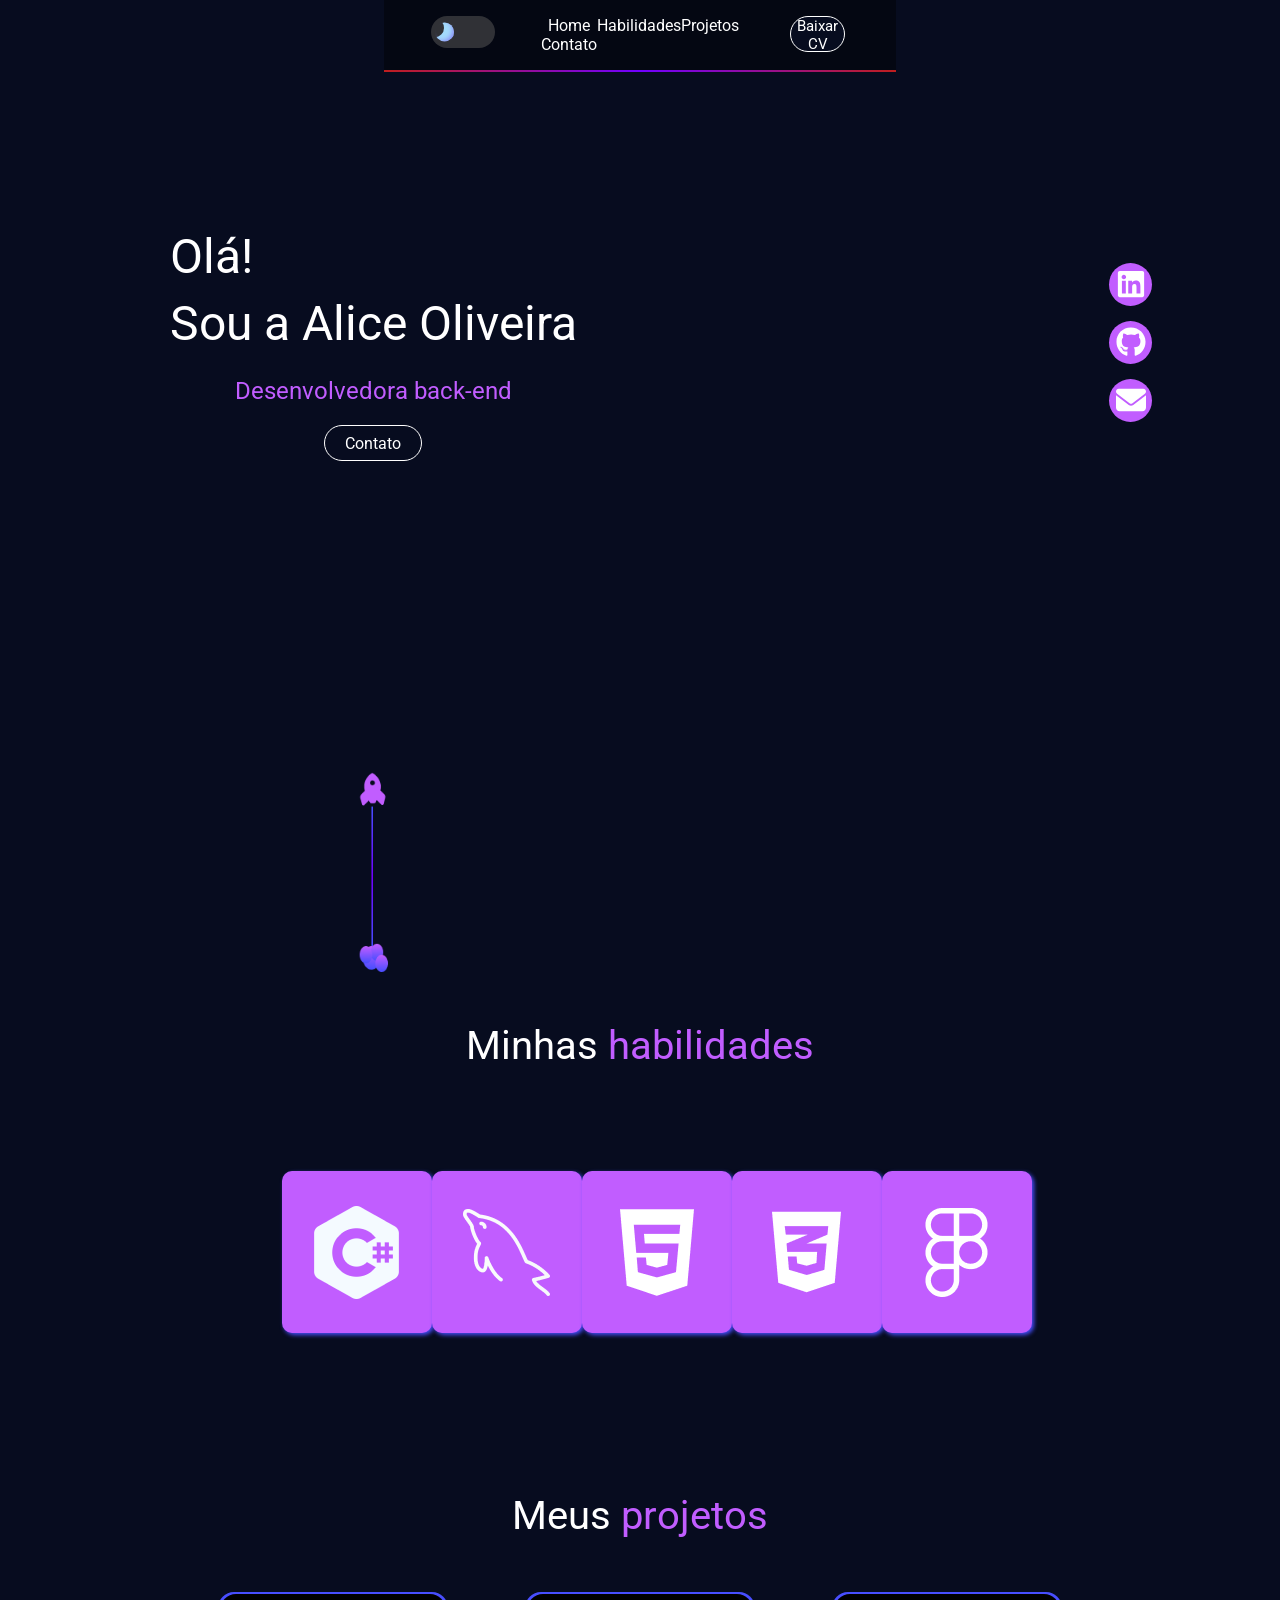
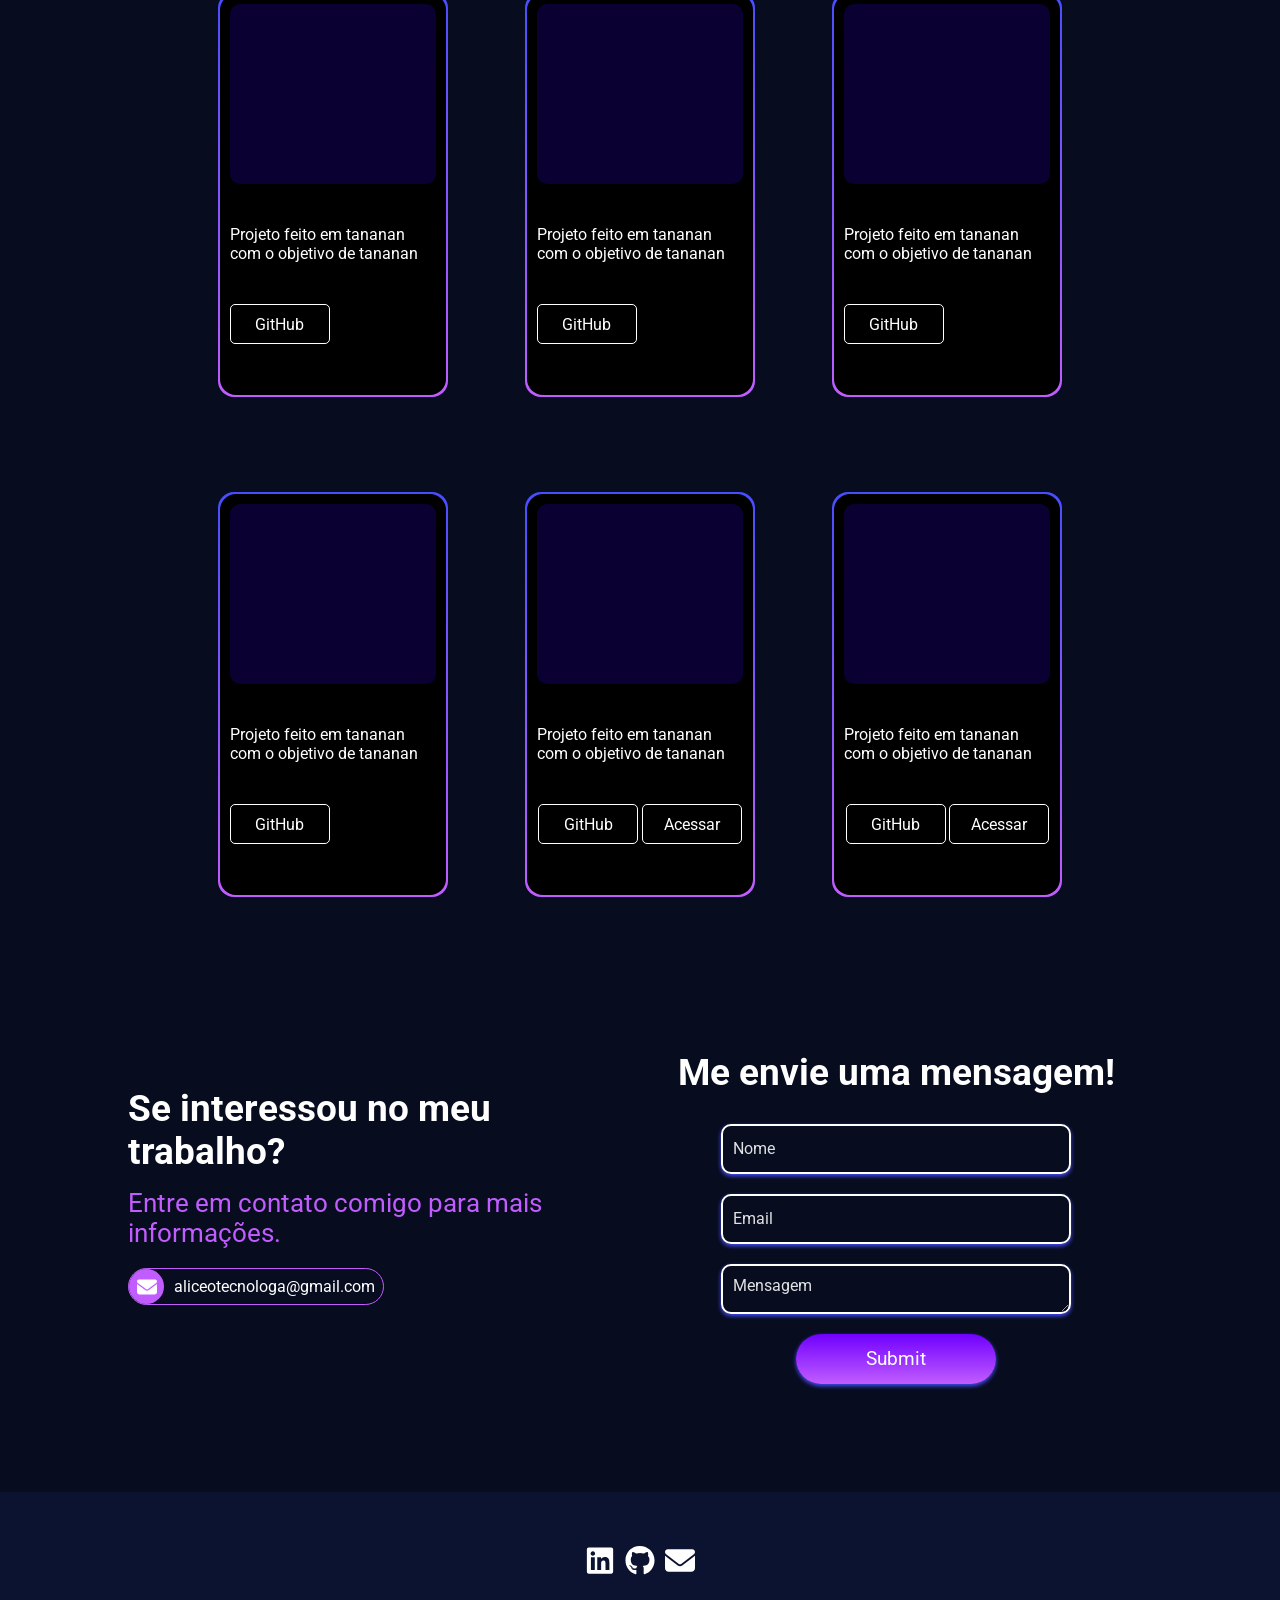
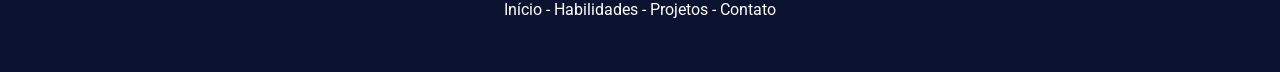
==== Portfólio/index.html @ 7838b95d "penultima" ====
<!DOCTYPE html>
<html lang="en">

<head>
    <meta charset="UTF-8">
    <meta name="viewport" content="width=device-width, initial-scale=1.0">
    <title>Portfólio | Alice Oliveira</title>
    <link rel="stylesheet" href="style.css">
    <link rel="preconnect" href="https://fonts.googleapis.com">
    <link rel="preconnect" href="https://fonts.gstatic.com" crossorigin>
    <link
        href="https://fonts.googleapis.com/css2?family=Roboto:ital,wght@0,100;0,300;0,400;0,500;0,700;0,900;1,100;1,300;1,400;1,500;1,700;1,900&display=swap"
        rel="stylesheet">
</head>

<body>
    <header>
        <ul>
            <li>
                <label class="switch">
                    <input type="checkbox">
                    <span class="slider"></span>
                </label>
            </li>
            <li id="A">
                <ul>
                    <li>Home</li>
                    <li>Habilidades </li>
                    <li>Projetos </li>
                    <li>Contato</li>
                </ul>
            </li>
            <li>
                <button><a href="img/Currículo - Alice Oliveira da Silva.pdf" download="Alice Oliveira">Baixar
                        CV</a></button>
            </li>
        </ul>

        <div id="linha-colorida"></div>
    </header>

    <main>
        <section id="inicio">
            <div id="parteUm">
                <div id="apresentacao">
                    <p id="parteEscrita01">
                        Olá! <br>
                        Sou a Alice Oliveira
                    </p>
                    <p id="parteEscrita02">Desenvolvedora back-end</p>
                    <button>Contato</button>
                </div>


                <nav id="contato01">
                    <a href="https://www.linkedin.com/in/alice-oliveira-68300829a"> <!--Linkedin-->
                        <svg xmlns="http://www.w3.org/2000/svg"
                            viewBox="0 0 448 512"><!--!Font Awesome Free 6.6.0 by @fontawesome - https://fontawesome.com License - https://fontawesome.com/license/free Copyright 2024 Fonticons, Inc.-->
                            <path fill="#ffffff"
                                d="M416 32H31.9C14.3 32 0 46.5 0 64.3v383.4C0 465.5 14.3 480 31.9 480H416c17.6 0 32-14.5 32-32.3V64.3c0-17.8-14.4-32.3-32-32.3zM135.4 416H69V202.2h66.5V416zm-33.2-243c-21.3 0-38.5-17.3-38.5-38.5S80.9 96 102.2 96c21.2 0 38.5 17.3 38.5 38.5 0 21.3-17.2 38.5-38.5 38.5zm282.1 243h-66.4V312c0-24.8-.5-56.7-34.5-56.7-34.6 0-39.9 27-39.9 54.9V416h-66.4V202.2h63.7v29.2h.9c8.9-16.8 30.6-34.5 62.9-34.5 67.2 0 79.7 44.3 79.7 101.9V416z" />
                        </svg>
                    </a>

                    <a href="https://github.com/AliceHWD" class="github01"> <!--Github-->
                        <svg xmlns="http://www.w3.org/2000/svg"
                            viewBox="0 0 496 512"><!--!Font Awesome Free 6.6.0 by @fontawesome - https://fontawesome.com License - https://fontawesome.com/license/free Copyright 2024 Fonticons, Inc.-->
                            <path fill="#ffffff"
                                d="M165.9 397.4c0 2-2.3 3.6-5.2 3.6-3.3 .3-5.6-1.3-5.6-3.6 0-2 2.3-3.6 5.2-3.6 3-.3 5.6 1.3 5.6 3.6zm-31.1-4.5c-.7 2 1.3 4.3 4.3 4.9 2.6 1 5.6 0 6.2-2s-1.3-4.3-4.3-5.2c-2.6-.7-5.5 .3-6.2 2.3zm44.2-1.7c-2.9 .7-4.9 2.6-4.6 4.9 .3 2 2.9 3.3 5.9 2.6 2.9-.7 4.9-2.6 4.6-4.6-.3-1.9-3-3.2-5.9-2.9zM244.8 8C106.1 8 0 113.3 0 252c0 110.9 69.8 205.8 169.5 239.2 12.8 2.3 17.3-5.6 17.3-12.1 0-6.2-.3-40.4-.3-61.4 0 0-70 15-84.7-29.8 0 0-11.4-29.1-27.8-36.6 0 0-22.9-15.7 1.6-15.4 0 0 24.9 2 38.6 25.8 21.9 38.6 58.6 27.5 72.9 20.9 2.3-16 8.8-27.1 16-33.7-55.9-6.2-112.3-14.3-112.3-110.5 0-27.5 7.6-41.3 23.6-58.9-2.6-6.5-11.1-33.3 2.6-67.9 20.9-6.5 69 27 69 27 20-5.6 41.5-8.5 62.8-8.5s42.8 2.9 62.8 8.5c0 0 48.1-33.6 69-27 13.7 34.7 5.2 61.4 2.6 67.9 16 17.7 25.8 31.5 25.8 58.9 0 96.5-58.9 104.2-114.8 110.5 9.2 7.9 17 22.9 17 46.4 0 33.7-.3 75.4-.3 83.6 0 6.5 4.6 14.4 17.3 12.1C428.2 457.8 496 362.9 496 252 496 113.3 383.5 8 244.8 8zM97.2 352.9c-1.3 1-1 3.3 .7 5.2 1.6 1.6 3.9 2.3 5.2 1 1.3-1 1-3.3-.7-5.2-1.6-1.6-3.9-2.3-5.2-1zm-10.8-8.1c-.7 1.3 .3 2.9 2.3 3.9 1.6 1 3.6 .7 4.3-.7 .7-1.3-.3-2.9-2.3-3.9-2-.6-3.6-.3-4.3 .7zm32.4 35.6c-1.6 1.3-1 4.3 1.3 6.2 2.3 2.3 5.2 2.6 6.5 1 1.3-1.3 .7-4.3-1.3-6.2-2.2-2.3-5.2-2.6-6.5-1zm-11.4-14.7c-1.6 1-1.6 3.6 0 5.9 1.6 2.3 4.3 3.3 5.6 2.3 1.6-1.3 1.6-3.9 0-6.2-1.4-2.3-4-3.3-5.6-2z" />
                        </svg>
                    </a>

                    <a href=""> <!--Email-->
                        <svg xmlns="http://www.w3.org/2000/svg"
                            viewBox="0 0 512 512"><!--!Font Awesome Free 6.6.0 by @fontawesome - https://fontawesome.com License - https://fontawesome.com/license/free Copyright 2024 Fonticons, Inc.-->
                            <path fill="#ffffff"
                                d="M48 64C21.5 64 0 85.5 0 112c0 15.1 7.1 29.3 19.2 38.4L236.8 313.6c11.4 8.5 27 8.5 38.4 0L492.8 150.4c12.1-9.1 19.2-23.3 19.2-38.4c0-26.5-21.5-48-48-48L48 64zM0 176L0 384c0 35.3 28.7 64 64 64l384 0c35.3 0 64-28.7 64-64l0-208L294.4 339.2c-22.8 17.1-54 17.1-76.8 0L0 176z" />
                        </svg>
                    </a>
                </nav>

                <div id="div-foguete">
                    <img id="foguete" src="/Portfólio/img/Group 2.png" alt="">
                </div>
            </div>
        </section>

        <section id="habilidades">
            <p class="titulos">Minhas <span>habilidades</span></p>

            <div class="card">
                <div class="loader">
                    <div class="words">
                        <span class="word"></span>
                        <span class="word">C#</span>
                        <span class="word">MySQL</span>
                        <span class="word">HTML</span>
                        <span class="word">CSS</span>
                    </div>
                </div>
            </div>

            <div id="topicos">
                <div class="linguagens">
                    <img src="/Portfólio/img/CS.png" alt="">
                </div>
                <div class="linguagens">
                    <img src="/Portfólio/img/mysql.png" alt="">
                </div>
                <div class="linguagens">
                    <img src="/Portfólio/img/html.png" alt="">
                </div>
                <div class="linguagens">
                    <img src="/Portfólio/img/css.png" alt="">
                </div>
                <div class="linguagens">
                    <img src="/Portfólio/img/figma.png" alt="">
                </div>
            </div>

        </section>

        <section id="projetos">

            <p class="titulos">Meus <span>projetos</span></p>

            <div id="caixas">
                <div class="caixa-projeto-after">
                    <div class="caixa-projeto">
                        <div class="conteudo"></div>
                        <p>Projeto feito em tananan com o objetivo de tananan</p>
                        <a href="https://github.com/AliceHWD">GitHub</a> 
                    </div>
                </div>
                <div class="caixa-projeto-after">
                    <div class="caixa-projeto">
                        <div class="conteudo"></div>
                        <p>Projeto feito em tananan com o objetivo de tananan</p>
                        <a href="https://github.com/AliceHWD">GitHub</a>
                    </div>
                </div>
                <div class="caixa-projeto-after">
                    <div class="caixa-projeto">
                        <div class="conteudo"></div>
                        <p>Projeto feito em tananan com o objetivo de tananan</p>
                        <a href="https://github.com/AliceHWD">GitHub</a>
                    </div>
                </div>
                <div class="caixa-projeto-after">
                    <div class="caixa-projeto">
                        <div class="conteudo"></div>
                        <p>Projeto feito em tananan com o objetivo de tananan</p>
                        <a href="https://github.com/AliceHWD">GitHub</a>
                    </div>
                </div>
                <div class="caixa-projeto-after">
                    <div class="caixa-projeto">
                        <div class="conteudo"></div>
                        <p>Projeto feito em tananan com o objetivo de tananan</p>
                        <div class="botoes">
                            <a href="https://github.com/AliceHWD">GitHub</a>
                            <a href="">Acessar</a>
                        </div>
                    </div>
                </div>
                <div class="caixa-projeto-after">
                    <div class="caixa-projeto">
                        <div class="conteudo"></div>
                        <p>Projeto feito em tananan com o objetivo de tananan</p>
                        <div class="botoes">
                            <a href="https://github.com/AliceHWD">GitHub</a>
                            <a href="">Acessar</a>
                        </div>
                    </div>
                </div>
        </section>

        <section id="mensagem">

            <div id="blocoUm">
                <h2>Se interessou no meu trabalho?</h2>
                <p id="textoRoxo">Entre em contato comigo para mais <br> informações.</p>

                <div id="meuEmail">
                    <a> <!--Email-->
                        <svg xmlns="http://www.w3.org/2000/svg"
                            viewBox="0 0 512 512"><!--!Font Awesome Free 6.6.0 by @fontawesome - https://fontawesome.com License - https://fontawesome.com/license/free Copyright 2024 Fonticons, Inc.-->
                            <path fill="#ffffff"
                                d="M48 64C21.5 64 0 85.5 0 112c0 15.1 7.1 29.3 19.2 38.4L236.8 313.6c11.4 8.5 27 8.5 38.4 0L492.8 150.4c12.1-9.1 19.2-23.3 19.2-38.4c0-26.5-21.5-48-48-48L48 64zM0 176L0 384c0 35.3 28.7 64 64 64l384 0c35.3 0 64-28.7 64-64l0-208L294.4 339.2c-22.8 17.1-54 17.1-76.8 0L0 176z" />
                        </svg>
                    </a>

                    <div>aliceotecnologa@gmail.com</div>
                </div>
            </div>

            <div id="blocoDois">
                <h2>Me envie uma mensagem!</h2>
                <form>
                    <fieldset>
                        <input type="text" placeholder="Nome" class="digitacao">
                        <input type="text" placeholder="Email" class="digitacao">
                        <textarea name="message" id="message" placeholder="Mensagem" class="digitacao"></textarea>
                        <input type="submit" id="enviar">
                    </fieldset>
                </form>

            </div>
        </section>
    </main>

    <footer>
        <div id="itens">

            <div id="contato02">
                <a href="https://www.linkedin.com/in/alice-oliveira-68300829a"> <!--Linkedin-->
                    <svg xmlns="http://www.w3.org/2000/svg"
                        viewBox="0 0 448 512"><!--!Font Awesome Free 6.6.0 by @fontawesome - https://fontawesome.com License - https://fontawesome.com/license/free Copyright 2024 Fonticons, Inc.-->
                        <path fill="#ffffff"
                            d="M416 32H31.9C14.3 32 0 46.5 0 64.3v383.4C0 465.5 14.3 480 31.9 480H416c17.6 0 32-14.5 32-32.3V64.3c0-17.8-14.4-32.3-32-32.3zM135.4 416H69V202.2h66.5V416zm-33.2-243c-21.3 0-38.5-17.3-38.5-38.5S80.9 96 102.2 96c21.2 0 38.5 17.3 38.5 38.5 0 21.3-17.2 38.5-38.5 38.5zm282.1 243h-66.4V312c0-24.8-.5-56.7-34.5-56.7-34.6 0-39.9 27-39.9 54.9V416h-66.4V202.2h63.7v29.2h.9c8.9-16.8 30.6-34.5 62.9-34.5 67.2 0 79.7 44.3 79.7 101.9V416z" />
                    </svg>
                </a>

                <a href="https://github.com/AliceHWD" class="github01"> <!--Github-->
                    <svg xmlns="http://www.w3.org/2000/svg"
                        viewBox="0 0 496 512"><!--!Font Awesome Free 6.6.0 by @fontawesome - https://fontawesome.com License - https://fontawesome.com/license/free Copyright 2024 Fonticons, Inc.-->
                        <path fill="#ffffff"
                            d="M165.9 397.4c0 2-2.3 3.6-5.2 3.6-3.3 .3-5.6-1.3-5.6-3.6 0-2 2.3-3.6 5.2-3.6 3-.3 5.6 1.3 5.6 3.6zm-31.1-4.5c-.7 2 1.3 4.3 4.3 4.9 2.6 1 5.6 0 6.2-2s-1.3-4.3-4.3-5.2c-2.6-.7-5.5 .3-6.2 2.3zm44.2-1.7c-2.9 .7-4.9 2.6-4.6 4.9 .3 2 2.9 3.3 5.9 2.6 2.9-.7 4.9-2.6 4.6-4.6-.3-1.9-3-3.2-5.9-2.9zM244.8 8C106.1 8 0 113.3 0 252c0 110.9 69.8 205.8 169.5 239.2 12.8 2.3 17.3-5.6 17.3-12.1 0-6.2-.3-40.4-.3-61.4 0 0-70 15-84.7-29.8 0 0-11.4-29.1-27.8-36.6 0 0-22.9-15.7 1.6-15.4 0 0 24.9 2 38.6 25.8 21.9 38.6 58.6 27.5 72.9 20.9 2.3-16 8.8-27.1 16-33.7-55.9-6.2-112.3-14.3-112.3-110.5 0-27.5 7.6-41.3 23.6-58.9-2.6-6.5-11.1-33.3 2.6-67.9 20.9-6.5 69 27 69 27 20-5.6 41.5-8.5 62.8-8.5s42.8 2.9 62.8 8.5c0 0 48.1-33.6 69-27 13.7 34.7 5.2 61.4 2.6 67.9 16 17.7 25.8 31.5 25.8 58.9 0 96.5-58.9 104.2-114.8 110.5 9.2 7.9 17 22.9 17 46.4 0 33.7-.3 75.4-.3 83.6 0 6.5 4.6 14.4 17.3 12.1C428.2 457.8 496 362.9 496 252 496 113.3 383.5 8 244.8 8zM97.2 352.9c-1.3 1-1 3.3 .7 5.2 1.6 1.6 3.9 2.3 5.2 1 1.3-1 1-3.3-.7-5.2-1.6-1.6-3.9-2.3-5.2-1zm-10.8-8.1c-.7 1.3 .3 2.9 2.3 3.9 1.6 1 3.6 .7 4.3-.7 .7-1.3-.3-2.9-2.3-3.9-2-.6-3.6-.3-4.3 .7zm32.4 35.6c-1.6 1.3-1 4.3 1.3 6.2 2.3 2.3 5.2 2.6 6.5 1 1.3-1.3 .7-4.3-1.3-6.2-2.2-2.3-5.2-2.6-6.5-1zm-11.4-14.7c-1.6 1-1.6 3.6 0 5.9 1.6 2.3 4.3 3.3 5.6 2.3 1.6-1.3 1.6-3.9 0-6.2-1.4-2.3-4-3.3-5.6-2z" />
                    </svg>
                </a>

                <a href=""> <!--Email-->
                    <svg xmlns="http://www.w3.org/2000/svg"
                        viewBox="0 0 512 512"><!--!Font Awesome Free 6.6.0 by @fontawesome - https://fontawesome.com License - https://fontawesome.com/license/free Copyright 2024 Fonticons, Inc.-->
                        <path fill="#ffffff"
                            d="M48 64C21.5 64 0 85.5 0 112c0 15.1 7.1 29.3 19.2 38.4L236.8 313.6c11.4 8.5 27 8.5 38.4 0L492.8 150.4c12.1-9.1 19.2-23.3 19.2-38.4c0-26.5-21.5-48-48-48L48 64zM0 176L0 384c0 35.3 28.7 64 64 64l384 0c35.3 0 64-28.7 64-64l0-208L294.4 339.2c-22.8 17.1-54 17.1-76.8 0L0 176z" />
                    </svg>
                </a>
            </div>

            <p>
                <a href="">Início</a> -
                <a href="">Habilidades</a> -
                <a href="">Projetos</a> -
                <a href="">Contato</a>
            </p>

        </div>




    </footer>




</body>

</html>
---- Portfólio/style.css ----
* {
  margin: 0;
  padding: 0;
  box-sizing: border-box;
  list-style: none;
  font-family: "Roboto", sans-serif;
  font-weight: 400;
  font-style: normal;
}

body::-webkit-scrollbar {
  width: 12px;          
}

body::-webkit-scrollbar-track {
  background: #1C1C1C;      
}

body::-webkit-scrollbar-thumb {
  background-color: #6600A5;    
  border-radius: 20px;       
  border: 3px solid #1C1C1C;  
}

body {
  background-color: #070C1F;
  color: white;
}

header {
  position: sticky;
  top: 0;
  left: 50%;
  transform: translateX(-50%);
  z-index: 99;
  background-color: rgba(0, 0, 0, 0.4);
  display: grid;
  align-items: end;
  width: 40%;
  height: 8vh;


  & ul {
    display: grid;
    grid-template-columns: repeat(3, 2fr);
    justify-content: space-between;
  }

  & li {
    text-align: center;
  }

  & #A {
    font-size: 1em;
    font-style: bold;
    cursor: pointer;
 
    display: flex;
  }

  /* Switch claro e escuro */

  & .switch {
    display: block;
    left: 50%;
    transform: translateX(-50%);

    --width-of-switch: 4em;
    --height-of-switch: 2em;
    /* size of sliding icon -- sun and moon */
    --size-of-icon: 1.2em;
    /* it is like a inline-padding of switch */
    --slider-offset: 0.3em;
    position: relative;
    width: var(--width-of-switch);
    height: var(--height-of-switch);
  }

  /* Hide default HTML checkbox */
  & .switch input {
    opacity: 0;
    width: 0;
    height: 0;
  }

  /* The slider */
  & .slider {
    position: absolute;
    cursor: pointer;
    top: 0;
    left: 0;
    right: 0;
    bottom: 0;
    background-color: #303136;
    transition: .4s;
    border-radius: 30px;
  }

  & .slider:before {
    position: absolute;
    content: "";
    height: var(--size-of-icon, 1.4em);
    width: var(--size-of-icon, 1.4em);
    border-radius: 20px;
    left: var(--slider-offset, 0.3em);
    top: 50%;
    transform: translateY(-50%);
    box-shadow: inset -3px -2px 5px -2px #8983f7, inset -10px -4px 0 0 #a3dafb;
    transition: .4s;
  }

  & input:checked+.slider {
    background-color: #f4f4f5;
  }

  & input:checked+.slider:before {
    left: calc(100% - (var(--size-of-icon, 1.4em) + var(--slider-offset, 0.3em)));
    background: #ffffff;
    /* change the value of second inset in box-shadow to change the angle and direction of the moon  */
    background: linear-gradient(40deg, #ff0080, #ff8c00 70%);
    box-shadow: none;
  }

  /* Botão do currículo */
  & button {
    height: 4vh;
    width: 35%;
    background-color: #070C1F;
    border-width: 1px;
    border-style: solid;
    border-color: white;
    color: white;
    border-radius: 100px;
    cursor: pointer;
    transition: 0.2s;
    font-size: 15px;

    & a {
      text-decoration: none;
      color: white;

      &:hover {
        color: #000;
      }
    }

    &:hover {
      background-color: white;
      color: #000;
    }
  }

  & #linha-colorida {
    height: 2px;
    background: linear-gradient(to right, #BF1E1E, #7000FF, #BF1E1E);
  }
}

/* Início */

main {
  width: 80%;
  position: relative;
  left: 50%;
  transform: translateX(-50%);
}

#parteUm {
  display: grid;
  grid-template-columns: repeat(2, 1fr) 43px;
  grid-template-rows: 60vh 40vh;
  align-items: center;
}

#apresentacao {
  display: grid;
  justify-items: center;
  line-height: 7.5vh;

  & #parteEscrita01 {
    font-size: 3em;
  }

  & #parteEscrita02 {
    font-size: 1.5em;
    color: #C15DFF;
  }

  & button {
    font-size: 1em;
    color: white;
    height: 4vh;
    width: 20%;
    border: 1px solid white;
    background-color: transparent;
    border-radius: 100px;
    cursor: pointer;
    transition: 0.2s;

    &:hover {
      background-color: white;
      color: #000;
    }
  }
}

/* Contato */

#contato01 {
  grid-column: 3;

  display: grid;
  justify-items: end;

  & a {
    background-color: #C15DFF;
    border-radius: 100px;
    height: 43px;
    width: 43px;
    line-height: 100px;

    display: grid;
    align-items: center;
    justify-items: center;

    cursor: pointer;
  }

  & svg {
    height: 30px;
    width: 30px;
  }

  & .github01 {
    margin-top: 15px;
    margin-bottom: 15px;
  }
}

#div-foguete {
  display: grid;
  justify-content: center;
  align-items: end;
  height: 100%;
}

#foguete {
  height: 200px;
}

/* Habilidades */

.titulos {
  font-size: 2.5em;
  height: 50px;

  & span {
    color: #C15DFF;
  }
}

#habilidades {
  margin-top: 50px;
  width: 100%;
  display: grid;
  justify-items: center;
  row-gap: 15px;
  grid-template-rows: 50px 60px 20vh;

  & #topicos {
    width: 70%;
    display: grid;
    grid-template-columns: repeat(5, 1fr);
    align-self: center;

    & .linguagens {
      display: grid;
      justify-items: center;
      background-color: #C15DFF;
      height: 18vh;
      border-radius: 10px;
      width: 150px;
      transition: 0.3s;
      box-shadow: 2px 2px 4px #474EFE;

      &:hover {
        box-shadow: none;
      }

      & img {
        display: grid;
        align-self: center;
      }
    }
  }

}

/* From Uiverse.io by kennyotsu */
.card {
  border-radius: 1.25rem;
  height: 60px;
}

.loader {
  color: rgb(124, 124, 124);
  font-family: "Poppins", sans-serif;
  font-weight: 500;
  font-size: 25px;
  -webkit-box-sizing: content-box;
  box-sizing: content-box;
  height: 40px;
  padding: 10px 10px;
  display: -webkit-box;
  display: -ms-flexbox;
  display: flex;
  border-radius: 8px;
}

.words {
  overflow: hidden;
  position: relative;
}

.words::after {
  content: "";
  position: absolute;
  inset: 0;
  background: linear-gradient(var(--bg-color) 10%,
      transparent 30%,
      transparent 70%,
      var(--bg-color) 90%);
  z-index: 20;
}

.word {
  display: block;
  height: 100%;
  padding-left: 6px;
  color: #C15DFF;
  animation: spin_4991 4s infinite;
}

@keyframes spin_4991 {
  10% {
    -webkit-transform: translateY(-102%);
    transform: translateY(-102%);
  }

  25% {
    -webkit-transform: translateY(-100%);
    transform: translateY(-100%);
  }

  35% {
    -webkit-transform: translateY(-202%);
    transform: translateY(-202%);
  }

  50% {
    -webkit-transform: translateY(-200%);
    transform: translateY(-200%);
  }

  60% {
    -webkit-transform: translateY(-302%);
    transform: translateY(-302%);
  }

  75% {
    -webkit-transform: translateY(-300%);
    transform: translateY(-300%);
  }

  85% {
    -webkit-transform: translateY(-402%);
    transform: translateY(-402%);
  }

  100% {
    -webkit-transform: translateY(-400%);
    transform: translateY(-400%);
  }
}


/* Área de projetos */
#projetos {
  display: grid;
  justify-items: center;

  margin-top: 150px;
  row-gap: 50px;

  & #caixas {
    width: 100%;
    display: grid;
    grid-template-columns: repeat(3, 30%);
    grid-template-rows: 50vh 50vh;
    justify-content: center;
    justify-items: center;
    row-gap: 50px;

    & .caixa-projeto-after {
      background: linear-gradient(to top, #C15DFF 0%, #474EFE 100%);
      width: 75%;
      height: 90%;
      padding: 2px;
      border-radius: 1rem;

      & .caixa-projeto {
        background: #000;
        width: 100%;
        height: 100%;
        padding: 10px;
        border-radius: 1rem;

        display: grid;
        align-items: baseline;

        & .conteudo {
          background-color: #3700ff31;
          border-radius: 10px;
          height: 20vh;
        }

        & a {
          height: 40px;
          width: 100px;
          border: 1px solid #fff;
          background-color: transparent;
          color: #fff;
          font-size: 1em;
          border-radius: 5px;
          text-decoration: none;
          display: flex;
          justify-content: center;
          align-items: center;
        }

        & .botoes {
          display: flex;
          flex-direction: row;
          justify-content: space-around;
        }
      }
    }
  }
}

#mensagem {
  width: 100%;
  display: grid;
  grid-template-columns: 1fr 1fr;
  grid-template-rows: 50vh;
  margin-top: 100px;

  display: grid;
  align-items: center;
  justify-items: center;

}

#blocoUm {
  height: 40vh;

  & h2 {
    font-size: 2.3em;
    font-weight: bold;
  }

  & #textoRoxo {
    color: #C15DFF;
    font-size: 1.6em;
    margin-top: 15px;
  }

  & #meuEmail {
    display: flex;
    align-items: center;
    border: 1px solid #C15DFF;
    width: 50%;
    border-radius: 100px 100px 100px 100px;
    cursor: pointer;
    transition: 0.2s;
    margin-top: 20px;

    &:hover {
      background-color: #C15DFF;
    }

    & svg {
      height: 20px;
    }

    & a:nth-child(1) {
      background-color: #C15DFF;
      border-radius: 100px;
      height: 35px;
      width: 35px;
      line-height: 100px;

      display: grid;
      align-items: center;
      justify-items: center;

      margin-right: 10px;
    }

    & a:nth-child(2) {
      text-decoration: none;
      color: #fff;
    }
  }
}

#blocoDois {
  display: grid;
  row-gap: 30px;
  justify-items: center;

  & h2 {
    font-size: 2.3em;
    font-weight: bold;
  }

  & fieldset {
    row-gap: 20px;
    align-items: center;

    height: 40vh;
    width: 500px;
    display: flex;
    flex-direction: column;
    border: none;

    & .digitacao {
      height: 50px;
      width: 70%;
      border-radius: 10px;
      padding-left: 10px;
      background-color: transparent;
      border: 2px solid white;
      color: #fff;
      font-weight: bold;
      font-size: 1em;
      box-shadow: 0px 2px 4px #474EFE;

      &::placeholder {
        color: #ffffffe0;
        font-weight: 400;
      }
    }

    & textarea {
      padding-top: 10px;
      height: 10vh;
    }

    & #enviar {
      width: 40%;
      height: 50px;
      border-radius: 100px;
      color: #fff;
      font-size: 1.2em;
      box-shadow: 0px 2px 4px #474EFE;
      background: linear-gradient(to top, #C15DFF, #7000FF);
      border: none;
      cursor: pointer;
      transition: 0.3s;

      &:hover{
        box-shadow: none;
      }
    }
  }
}

/* Rodapé */
footer{
  height: 20vh;
  background-color: #0C1330;
  position: relative;
  text-decoration: none;

  & svg{
    height: 30px;
    width: 30px;
  }

  & #itens{
    position: absolute;
    top: 50%;
    left: 50%;
    transform: translate(-50%, -50%);
  }

  & p{
    margin-top: 20px;
    & a{
      color: white;
      text-decoration: none;
    }
  }

  & #contato02{
    display: flex;
    justify-content: center;

    & .github01{
      padding-left: 10px;
      padding-right: 10px;
    }
  }

}
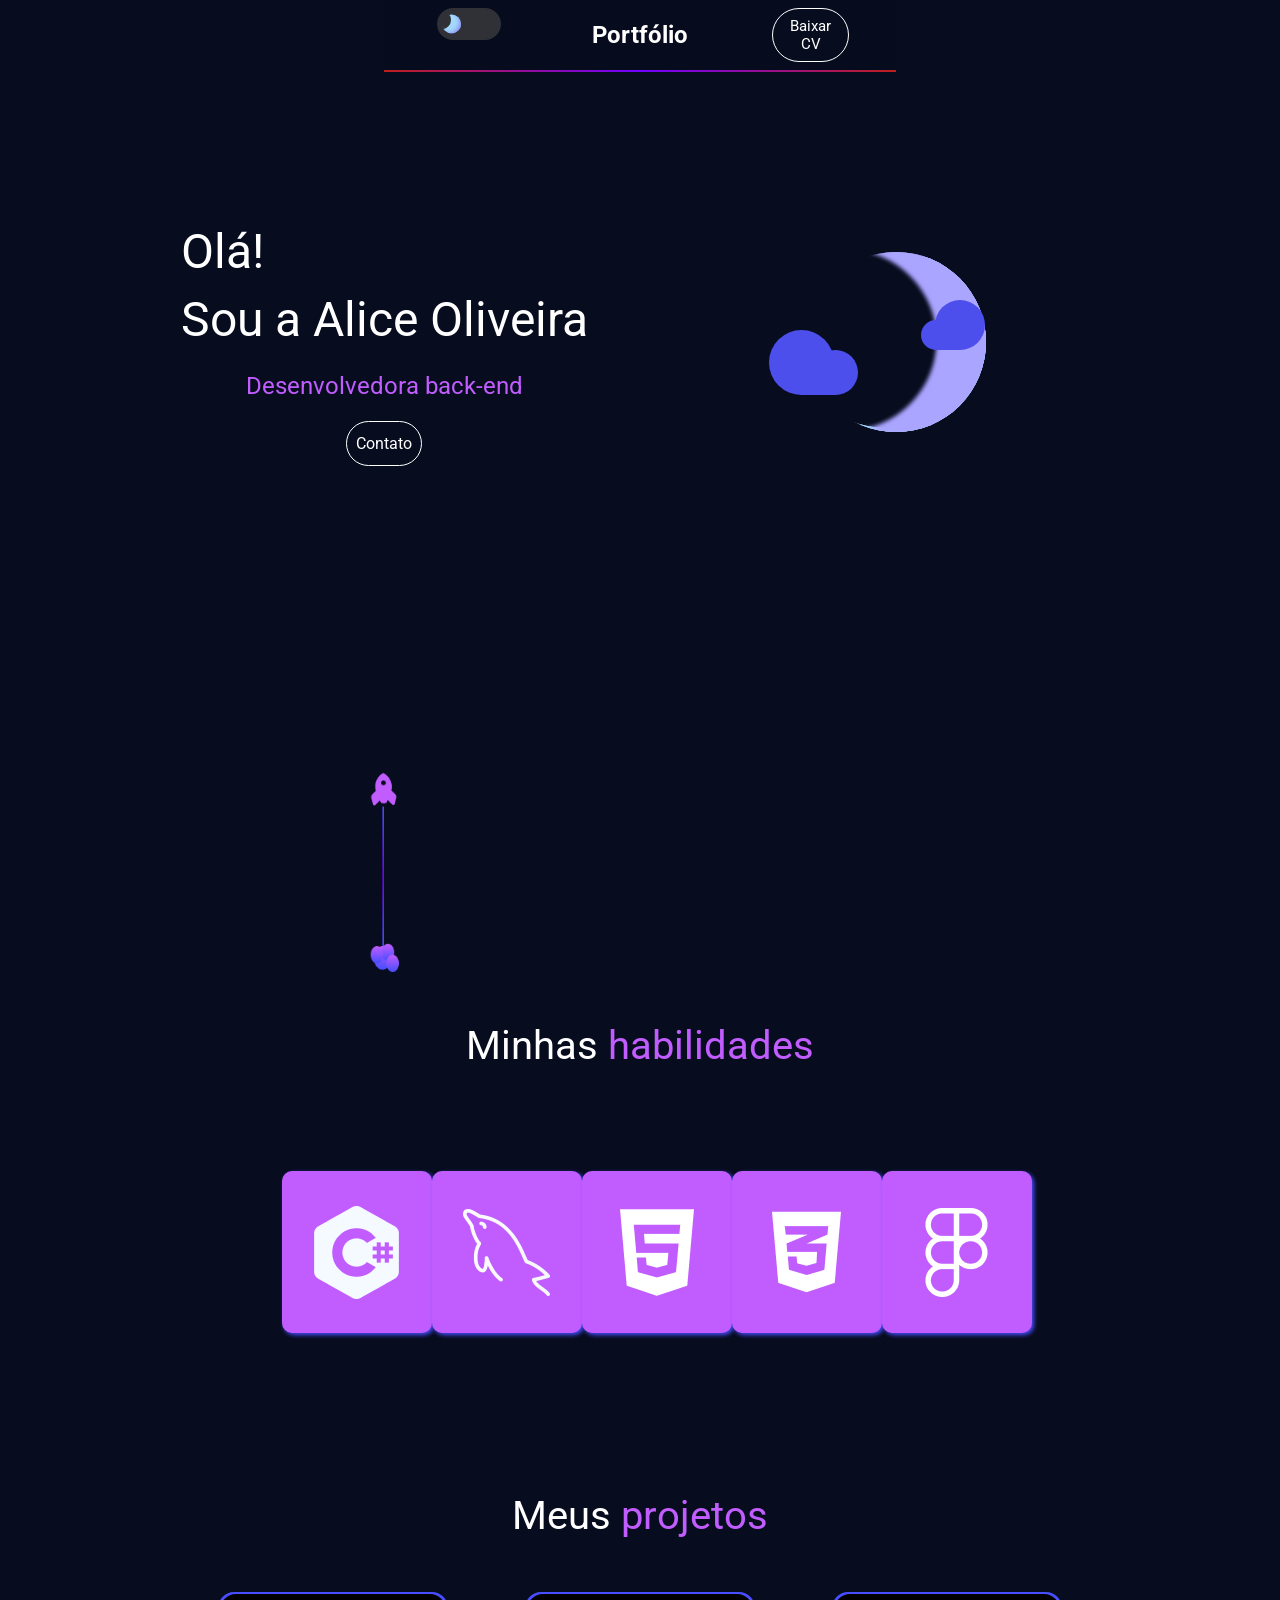
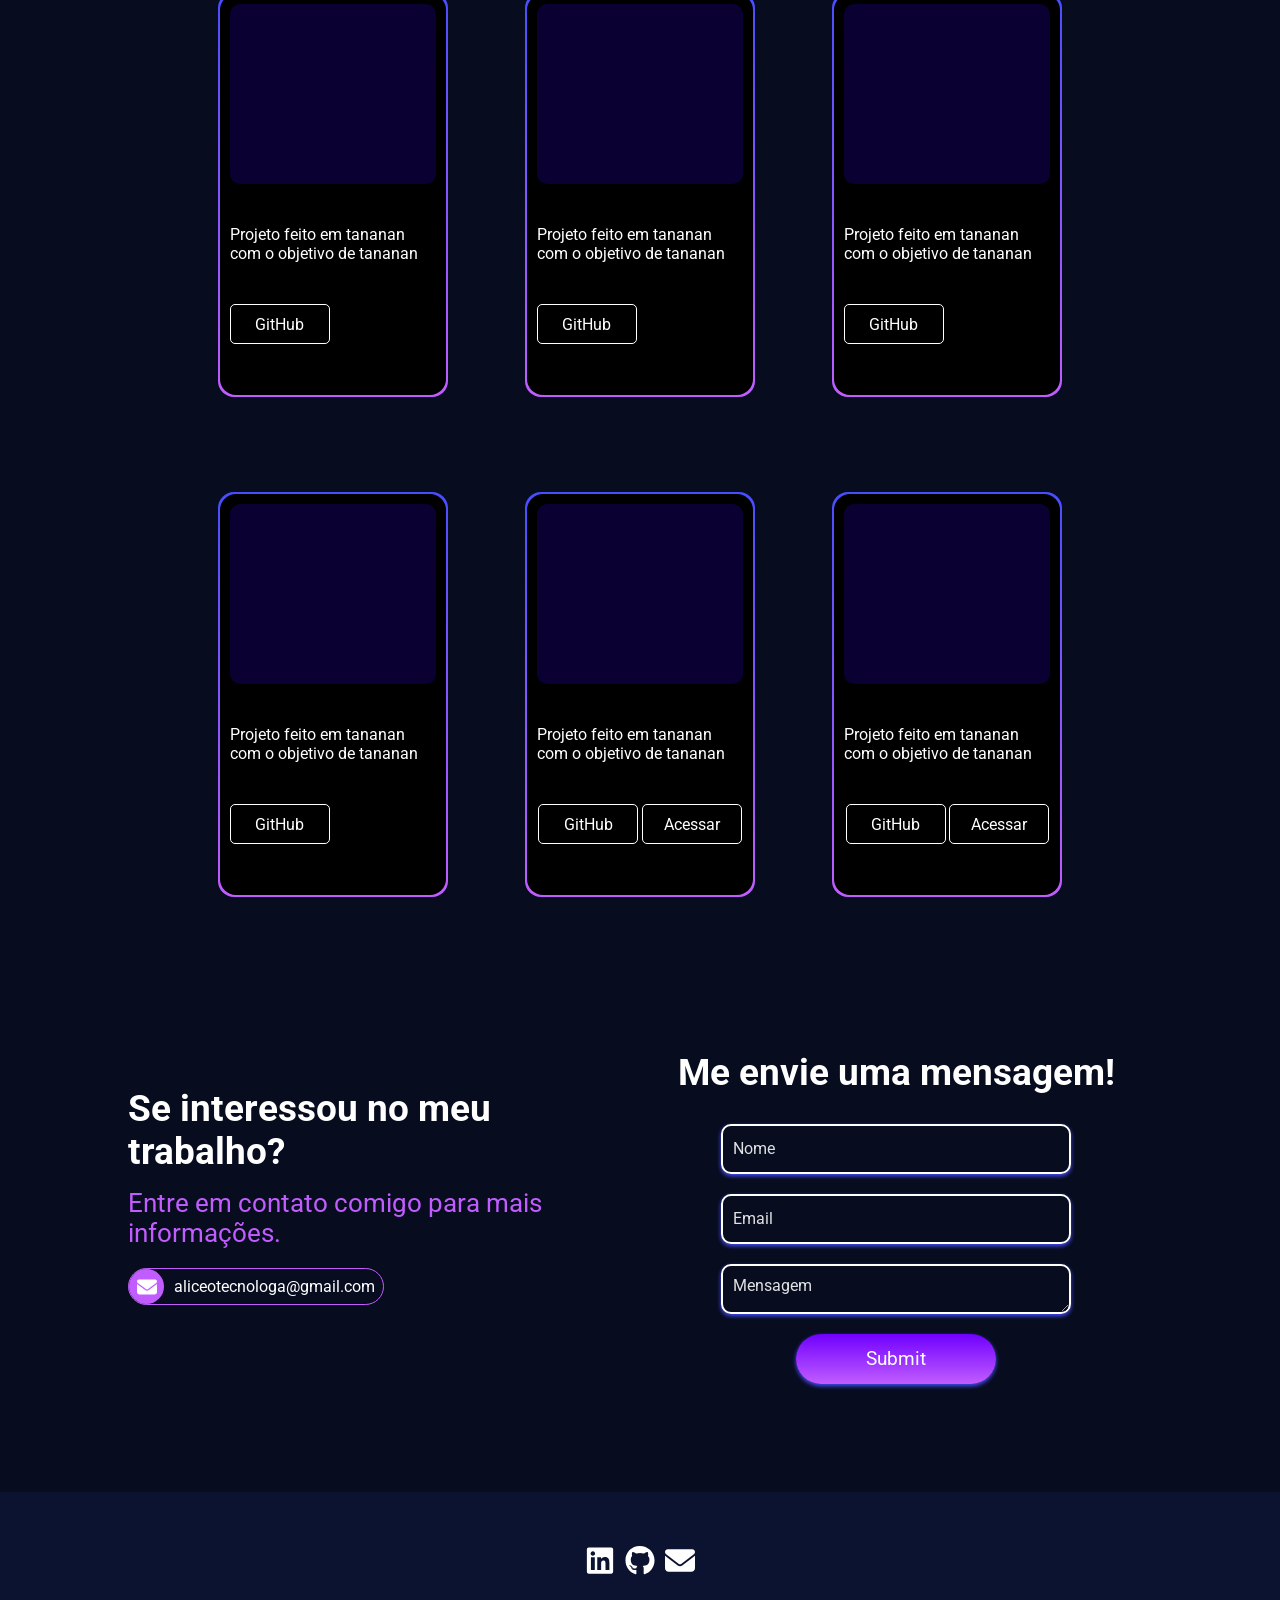
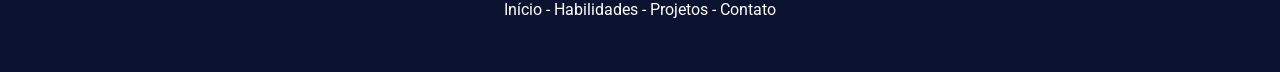
==== commit 0f70da00: "Corpo e estilo completos" ====
--- a/Portfólio/index.html
+++ b/Portfólio/index.html
@@ -17,22 +17,22 @@
     <header>
         <ul>
             <li>
-                <label class="switch">
+                <label class="switch" onclick="darkMode()">
                     <input type="checkbox">
                     <span class="slider"></span>
                 </label>
             </li>
             <li id="A">
-                <ul>
-                    <li>Home</li>
-                    <li>Habilidades </li>
-                    <li>Projetos </li>
-                    <li>Contato</li>
+                <a href="#" id="detalhes">Portfólio</a>
+                <ul id="dropdown">
+                    <li><a href="#">Home</a></li>
+                    <li><a href="#">Habilidades</a> </li>
+                    <li><a href="#">Projetos</a> </li>
+                    <li><a href="#">Contato</a> </li>
                 </ul>
             </li>
             <li>
-                <button><a href="img/Currículo - Alice Oliveira da Silva.pdf" download="Alice Oliveira">Baixar
-                        CV</a></button>
+                <a href="img/Currículo - Alice Oliveira da Silva.pdf" id="CV" download="Alice Oliveira">Baixar CV</a>
             </li>
         </ul>
 
@@ -51,36 +51,24 @@
                     <button>Contato</button>
                 </div>
 
-
-                <nav id="contato01">
-                    <a href="https://www.linkedin.com/in/alice-oliveira-68300829a"> <!--Linkedin-->
-                        <svg xmlns="http://www.w3.org/2000/svg"
-                            viewBox="0 0 448 512"><!--!Font Awesome Free 6.6.0 by @fontawesome - https://fontawesome.com License - https://fontawesome.com/license/free Copyright 2024 Fonticons, Inc.-->
-                            <path fill="#ffffff"
-                                d="M416 32H31.9C14.3 32 0 46.5 0 64.3v383.4C0 465.5 14.3 480 31.9 480H416c17.6 0 32-14.5 32-32.3V64.3c0-17.8-14.4-32.3-32-32.3zM135.4 416H69V202.2h66.5V416zm-33.2-243c-21.3 0-38.5-17.3-38.5-38.5S80.9 96 102.2 96c21.2 0 38.5 17.3 38.5 38.5 0 21.3-17.2 38.5-38.5 38.5zm282.1 243h-66.4V312c0-24.8-.5-56.7-34.5-56.7-34.6 0-39.9 27-39.9 54.9V416h-66.4V202.2h63.7v29.2h.9c8.9-16.8 30.6-34.5 62.9-34.5 67.2 0 79.7 44.3 79.7 101.9V416z" />
-                        </svg>
-                    </a>
-
-                    <a href="https://github.com/AliceHWD" class="github01"> <!--Github-->
-                        <svg xmlns="http://www.w3.org/2000/svg"
-                            viewBox="0 0 496 512"><!--!Font Awesome Free 6.6.0 by @fontawesome - https://fontawesome.com License - https://fontawesome.com/license/free Copyright 2024 Fonticons, Inc.-->
-                            <path fill="#ffffff"
-                                d="M165.9 397.4c0 2-2.3 3.6-5.2 3.6-3.3 .3-5.6-1.3-5.6-3.6 0-2 2.3-3.6 5.2-3.6 3-.3 5.6 1.3 5.6 3.6zm-31.1-4.5c-.7 2 1.3 4.3 4.3 4.9 2.6 1 5.6 0 6.2-2s-1.3-4.3-4.3-5.2c-2.6-.7-5.5 .3-6.2 2.3zm44.2-1.7c-2.9 .7-4.9 2.6-4.6 4.9 .3 2 2.9 3.3 5.9 2.6 2.9-.7 4.9-2.6 4.6-4.6-.3-1.9-3-3.2-5.9-2.9zM244.8 8C106.1 8 0 113.3 0 252c0 110.9 69.8 205.8 169.5 239.2 12.8 2.3 17.3-5.6 17.3-12.1 0-6.2-.3-40.4-.3-61.4 0 0-70 15-84.7-29.8 0 0-11.4-29.1-27.8-36.6 0 0-22.9-15.7 1.6-15.4 0 0 24.9 2 38.6 25.8 21.9 38.6 58.6 27.5 72.9 20.9 2.3-16 8.8-27.1 16-33.7-55.9-6.2-112.3-14.3-112.3-110.5 0-27.5 7.6-41.3 23.6-58.9-2.6-6.5-11.1-33.3 2.6-67.9 20.9-6.5 69 27 69 27 20-5.6 41.5-8.5 62.8-8.5s42.8 2.9 62.8 8.5c0 0 48.1-33.6 69-27 13.7 34.7 5.2 61.4 2.6 67.9 16 17.7 25.8 31.5 25.8 58.9 0 96.5-58.9 104.2-114.8 110.5 9.2 7.9 17 22.9 17 46.4 0 33.7-.3 75.4-.3 83.6 0 6.5 4.6 14.4 17.3 12.1C428.2 457.8 496 362.9 496 252 496 113.3 383.5 8 244.8 8zM97.2 352.9c-1.3 1-1 3.3 .7 5.2 1.6 1.6 3.9 2.3 5.2 1 1.3-1 1-3.3-.7-5.2-1.6-1.6-3.9-2.3-5.2-1zm-10.8-8.1c-.7 1.3 .3 2.9 2.3 3.9 1.6 1 3.6 .7 4.3-.7 .7-1.3-.3-2.9-2.3-3.9-2-.6-3.6-.3-4.3 .7zm32.4 35.6c-1.6 1.3-1 4.3 1.3 6.2 2.3 2.3 5.2 2.6 6.5 1 1.3-1.3 .7-4.3-1.3-6.2-2.2-2.3-5.2-2.6-6.5-1zm-11.4-14.7c-1.6 1-1.6 3.6 0 5.9 1.6 2.3 4.3 3.3 5.6 2.3 1.6-1.3 1.6-3.9 0-6.2-1.4-2.3-4-3.3-5.6-2z" />
-                        </svg>
-                    </a>
-
-                    <a href=""> <!--Email-->
-                        <svg xmlns="http://www.w3.org/2000/svg"
-                            viewBox="0 0 512 512"><!--!Font Awesome Free 6.6.0 by @fontawesome - https://fontawesome.com License - https://fontawesome.com/license/free Copyright 2024 Fonticons, Inc.-->
-                            <path fill="#ffffff"
-                                d="M48 64C21.5 64 0 85.5 0 112c0 15.1 7.1 29.3 19.2 38.4L236.8 313.6c11.4 8.5 27 8.5 38.4 0L492.8 150.4c12.1-9.1 19.2-23.3 19.2-38.4c0-26.5-21.5-48-48-48L48 64zM0 176L0 384c0 35.3 28.7 64 64 64l384 0c35.3 0 64-28.7 64-64l0-208L294.4 339.2c-22.8 17.1-54 17.1-76.8 0L0 176z" />
-                        </svg>
-                    </a>
-                </nav>
+                <div class="container">
+                    <div class="cloud front">
+                      <span class="left-front"></span>
+                      <span class="right-front"></span>
+                    </div>
+                    <span class="sun sunshine"></span>
+                    <span class="sun"></span>
+                    <div class="cloud back">
+                      <span class="left-back"></span>
+                      <span class="right-back"></span>
+                    </div>
+                  </div>
 
                 <div id="div-foguete">
                     <img id="foguete" src="/Portfólio/img/Group 2.png" alt="">
                 </div>
+
+
             </div>
         </section>
 
@@ -245,15 +233,11 @@
             </p>
 
         </div>
-
-
-
-
     </footer>
 
 
 
-
+<script src="script.js"></script>
 </body>
 
 </html>
--- a/Portfólio/style.css
+++ b/Portfólio/style.css
@@ -9,17 +9,17 @@
 }
 
 body::-webkit-scrollbar {
-  width: 12px;          
+  width: 12px;
 }
 
 body::-webkit-scrollbar-track {
-  background: #1C1C1C;      
+  background: #1C1C1C;
 }
 
 body::-webkit-scrollbar-thumb {
-  background-color: #6600A5;    
-  border-radius: 20px;       
-  border: 3px solid #1C1C1C;  
+  background-color: #6600A5;
+  border-radius: 20px;
+  border: 3px solid #1C1C1C;
 }
 
 body {
@@ -32,13 +32,63 @@
   top: 0;
   left: 50%;
   transform: translateX(-50%);
-  z-index: 99;
-  background-color: rgba(0, 0, 0, 0.4);
+  z-index: 98;
+  background-color: #070c1f8a;
   display: grid;
   align-items: end;
   width: 40%;
   height: 8vh;
 
+  /* Dropdown */
+  & #A {
+    display: grid;
+    align-items: center;
+  }
+
+  & #detalhes{
+    text-decoration:none;
+    color: white;
+    font-weight: bold;
+    font-size: 1.5em;
+  }
+
+  & ul li ul#dropdown li{
+    display: block;
+  }
+
+  & ul li ul#dropdown{
+    width: 33%;  
+    position: absolute;
+    z-index: 999;
+    display: none;
+    background: linear-gradient(to right, #100049, #170168, #100049);
+    border-radius: 0px 0px 10px 10px;
+    color: white;
+    top: 80%;
+    border: 1px solid white;
+    padding: 10px;
+  }
+
+  & ul li a:hover{
+    text-decoration: underline;
+
+  }
+
+  & ul li ul li a{
+    text-decoration:none;
+    color: white; 
+  }
+
+  & ul li ul li{
+    padding-top: 5px;
+  }
+
+  & ul li:hover ul#dropdown{
+    display: block;
+    padding-top: 10px;
+  }
+
+  /* - */
 
   & ul {
     display: grid;
@@ -50,12 +100,32 @@
     text-align: center;
   }
 
-  & #A {
-    font-size: 1em;
-    font-style: bold;
+  /* Botão do currículo */
+  & #CV {
+    display: grid;
+    align-items: center;
+    margin: auto;
+    width: 45%;
+    padding: 8px;
+    background-color: #070C1F;
+    border: 1px solid white;
+    color: white;
+    border-radius: 100px;
     cursor: pointer;
- 
-    display: flex;
+    transition: 0.2s;
+    font-size: 15px;
+    text-decoration: none;
+
+    &:hover {
+      color: #000000;
+      background-color: white;
+    }
+
+  }
+
+  & #linha-colorida {
+    height: 2px;
+    background: linear-gradient(to right, #BF1E1E, #7000FF, #BF1E1E);
   }
 
   /* Switch claro e escuro */
@@ -120,40 +190,6 @@
     background: linear-gradient(40deg, #ff0080, #ff8c00 70%);
     box-shadow: none;
   }
-
-  /* Botão do currículo */
-  & button {
-    height: 4vh;
-    width: 35%;
-    background-color: #070C1F;
-    border-width: 1px;
-    border-style: solid;
-    border-color: white;
-    color: white;
-    border-radius: 100px;
-    cursor: pointer;
-    transition: 0.2s;
-    font-size: 15px;
-
-    & a {
-      text-decoration: none;
-      color: white;
-
-      &:hover {
-        color: #000;
-      }
-    }
-
-    &:hover {
-      background-color: white;
-      color: #000;
-    }
-  }
-
-  & #linha-colorida {
-    height: 2px;
-    background: linear-gradient(to right, #BF1E1E, #7000FF, #BF1E1E);
-  }
 }
 
 /* Início */
@@ -167,7 +203,7 @@
 
 #parteUm {
   display: grid;
-  grid-template-columns: repeat(2, 1fr) 43px;
+  grid-template-columns: repeat(2, 1fr) ;
   grid-template-rows: 60vh 40vh;
   align-items: center;
 }
@@ -189,8 +225,8 @@
   & button {
     font-size: 1em;
     color: white;
-    height: 4vh;
-    width: 20%;
+    height: 5vh;
+    width: 15%;
     border: 1px solid white;
     background-color: transparent;
     border-radius: 100px;
@@ -204,36 +240,116 @@
   }
 }
 
-/* Contato */
-
-#contato01 {
-  grid-column: 3;
-
-  display: grid;
-  justify-items: end;
-
-  & a {
-    background-color: #C15DFF;
-    border-radius: 100px;
-    height: 43px;
-    width: 43px;
-    line-height: 100px;
-
-    display: grid;
-    align-items: center;
-    justify-items: center;
-
-    cursor: pointer;
-  }
-
-  & svg {
-    height: 30px;
-    width: 30px;
-  }
-
-  & .github01 {
-    margin-top: 15px;
-    margin-bottom: 15px;
+/* Desenho bonitinho */
+/* From Uiverse.io by zanina-yassine */ 
+.container {
+  width: 280px;
+  height: 280px;
+  padding: 15px;
+  display: flex;
+  align-items: center;
+  justify-content: center;
+  margin: auto;
+}
+
+.cloud {
+  width: 280px;
+}
+
+.front {
+  padding-top: 45px;
+  margin-left: 25px;
+  display: inline;
+  position: absolute;
+  z-index: 11;
+  animation: clouds 8s infinite;
+  animation-timing-function: ease-in-out;
+}
+
+.back {
+  margin-top: -30px;
+  margin-left: 150px;
+  z-index: 12;
+  animation: clouds 12s infinite;
+  animation-timing-function: ease-in-out;
+}
+
+.right-front {
+  width: 45px;
+  height: 45px;
+  border-radius: 50% 50% 50% 0%;
+  background-color: #4c4feb;
+  display: inline-block;
+  margin-left: -25px;
+  z-index: 5;
+}
+
+.left-front {
+  width: 65px;
+  height: 65px;
+  border-radius: 50% 50% 0% 50%;
+  background-color: #4c4feb;
+  display: inline-block;
+  z-index: 5;
+}
+
+.right-back {
+  width: 50px;
+  height: 50px;
+  border-radius: 50% 50% 50% 0%;
+  background-color: #4c4feb;
+  display: inline-block;
+  margin-left: -20px;
+  z-index: 5;
+}
+
+.left-back {
+  width: 30px;
+  height: 30px;
+  border-radius: 50% 50% 0% 50%;
+  background-color: #4c4feb;
+  display: inline-block;
+  z-index: 5;
+}
+
+.sun {
+  width: 180px;
+  height: 180px;
+  background: -webkit-linear-gradient(to right, #fcbb04, #fffc00);
+  box-shadow: inset -50px -2px 5px -2px #aaa5ff, inset -10px -4px 0 0 #a3dafb;
+  border-radius: 100px;
+ /*  background: linear-gradient(to right, #fcbb04, #fffc00); */
+  display: inline;
+  position: absolute;
+}
+
+.sunshine {
+  animation: sunshines 2s infinite;
+}
+
+@keyframes sunshines {
+  0% {
+    transform: scale(1);
+    opacity: 0.6;
+  }
+
+  100% {
+    transform: scale(1.4);
+    opacity: 0;
+  }
+}
+
+@keyframes clouds {
+  0% {
+    transform: translateX(15px);
+  }
+
+  50% {
+    transform: translateX(0px);
+  }
+
+  100% {
+    transform: translateX(15px);
   }
 }
 
@@ -422,6 +538,10 @@
           background-color: #3700ff31;
           border-radius: 10px;
           height: 20vh;
+
+          &:hover{
+            scale: 1.1;
+          }
         }
 
         & a {
@@ -436,6 +556,11 @@
           display: flex;
           justify-content: center;
           align-items: center;
+
+          &:hover {
+            color: #000;
+            background-color: white;
+          }
         }
 
         & .botoes {
@@ -569,45 +694,52 @@
       cursor: pointer;
       transition: 0.3s;
 
-      &:hover{
+      &:hover {
         box-shadow: none;
+        background: linear-gradient(to top, #C15DFF, #7000FF);
+        scale: 1.05;
       }
     }
   }
 }
 
 /* Rodapé */
-footer{
+footer {
   height: 20vh;
   background-color: #0C1330;
   position: relative;
   text-decoration: none;
 
-  & svg{
+  & svg {
     height: 30px;
     width: 30px;
-  }
-
-  & #itens{
+
+    &:hover{
+      opacity: 0.9;
+    }
+  }
+
+  & #itens {
     position: absolute;
     top: 50%;
     left: 50%;
     transform: translate(-50%, -50%);
   }
 
-  & p{
+  & p {
     margin-top: 20px;
-    & a{
+
+    & a {
       color: white;
       text-decoration: none;
     }
   }
 
-  & #contato02{
+  & #contato02 {
     display: flex;
     justify-content: center;
 
-    & .github01{
+    & .github01 {
       padding-left: 10px;
       padding-right: 10px;
     }
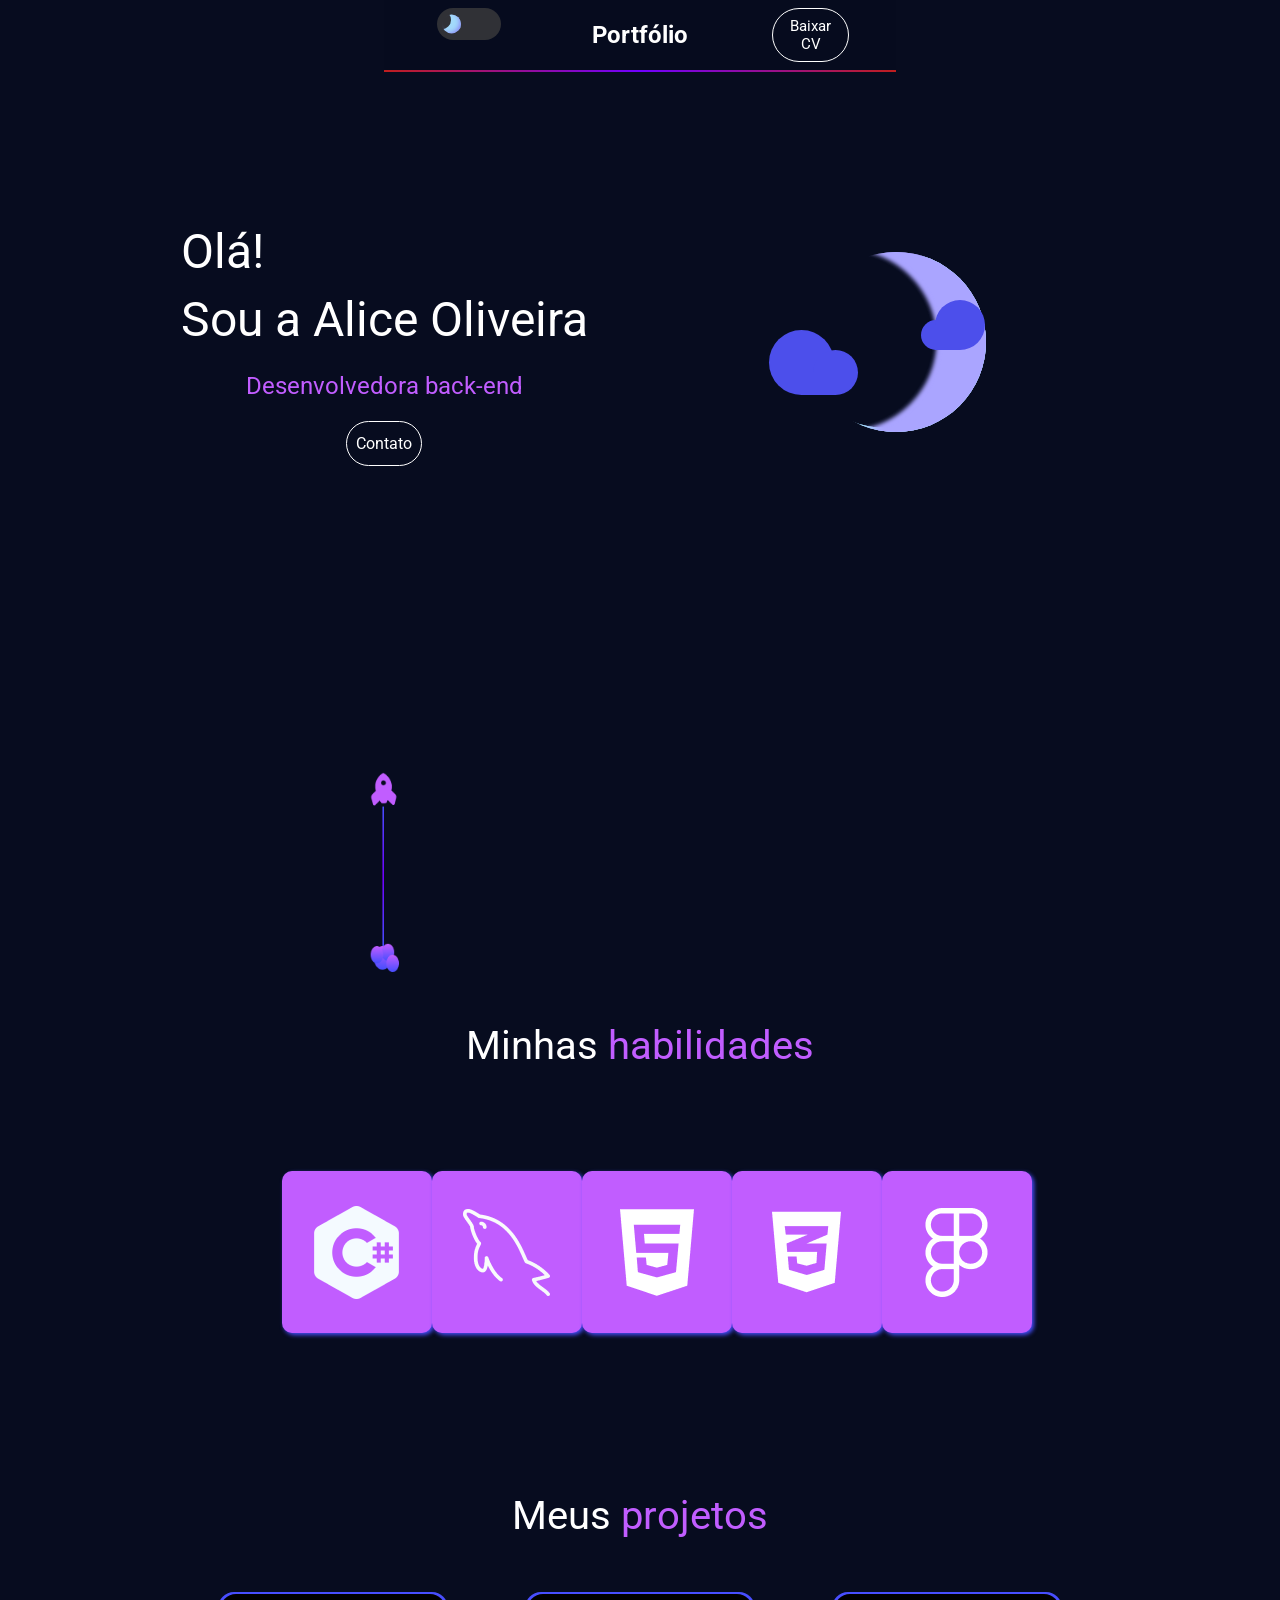
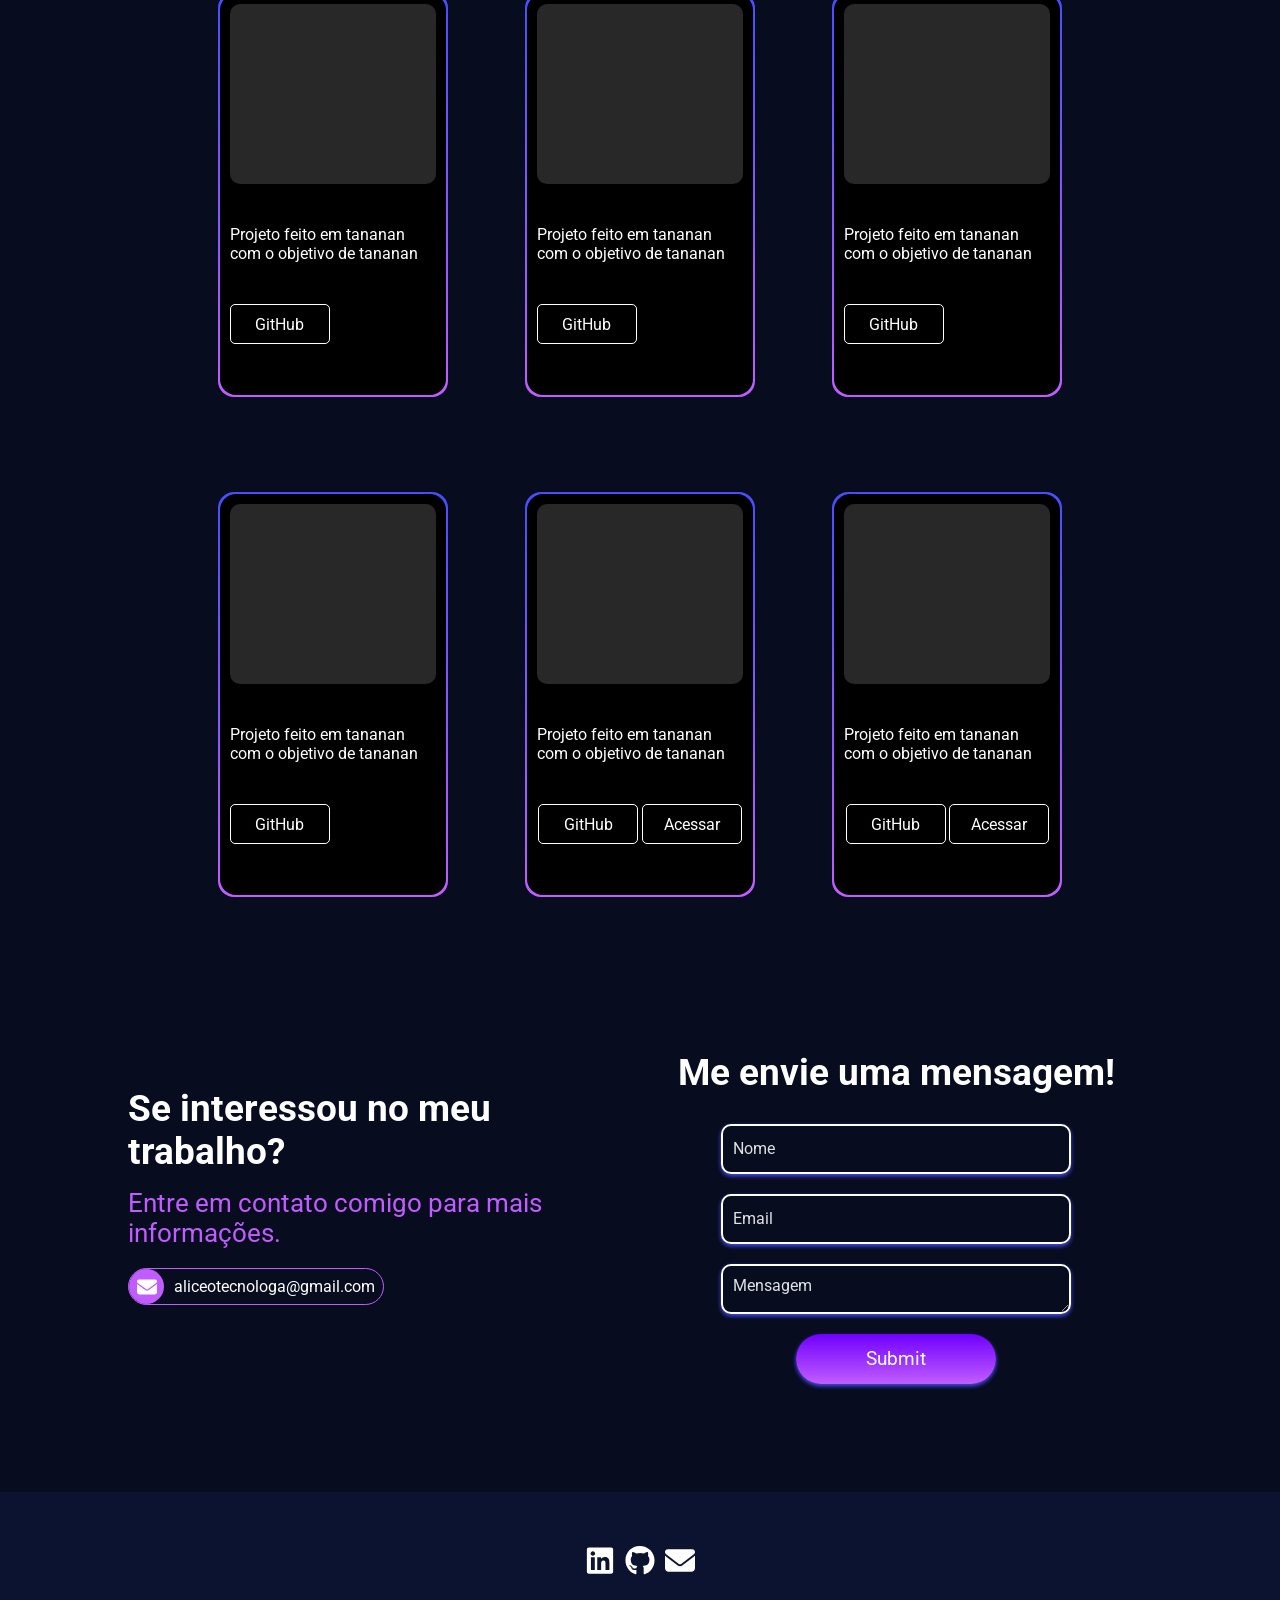
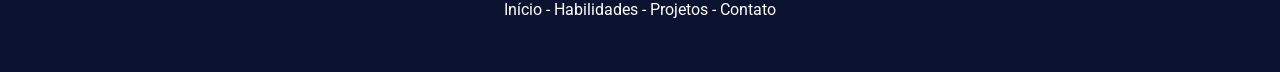
==== commit 47e3b9c9: "Modo claro e escuro" ====
--- a/Portfólio/index.html
+++ b/Portfólio/index.html
@@ -17,8 +17,8 @@
     <header>
         <ul>
             <li>
-                <label class="switch" onclick="darkMode()">
-                    <input type="checkbox">
+                <label class="switch" >
+                    <input type="checkbox" onclick="light()">
                     <span class="slider"></span>
                 </label>
             </li>
@@ -236,7 +236,6 @@
     </footer>
 
 
-
 <script src="script.js"></script>
 </body>
 
--- a/Portfólio/style.css
+++ b/Portfólio/style.css
@@ -6,6 +6,12 @@
   font-family: "Roboto", sans-serif;
   font-weight: 400;
   font-style: normal;
+  text-decoration: none;
+}
+
+.light-mode {
+  background-color: #E0E5FF;
+  color: #000;
 }
 
 body::-webkit-scrollbar {
@@ -14,6 +20,10 @@
 
 body::-webkit-scrollbar-track {
   background: #1C1C1C;
+
+  .light-mode &{
+    background: #002aff;
+  }
 }
 
 body::-webkit-scrollbar-thumb {
@@ -39,51 +49,64 @@
   width: 40%;
   height: 8vh;
 
+  .light-mode & {
+    background-color: #e0e5ff75;
+  }
+
   /* Dropdown */
   & #A {
     display: grid;
     align-items: center;
   }
 
-  & #detalhes{
-    text-decoration:none;
+  & #detalhes {
     color: white;
     font-weight: bold;
     font-size: 1.5em;
-  }
-
-  & ul li ul#dropdown li{
+
+    .light-mode & {
+      color: #000;
+    }
+  }
+
+  & ul li ul#dropdown li {
     display: block;
   }
 
-  & ul li ul#dropdown{
-    width: 33%;  
+  & ul li ul#dropdown {
+    width: 33%;
     position: absolute;
     z-index: 999;
     display: none;
-    background: linear-gradient(to right, #100049, #170168, #100049);
+    background: black;
     border-radius: 0px 0px 10px 10px;
     color: white;
     top: 80%;
     border: 1px solid white;
     padding: 10px;
-  }
-
-  & ul li a:hover{
+
+    .light-mode &{
+      background-color: #E0E5FF;
+    }
+  }
+
+  & ul li a:hover {
     text-decoration: underline;
-
-  }
-
-  & ul li ul li a{
-    text-decoration:none;
-    color: white; 
-  }
-
-  & ul li ul li{
+  }
+
+  & ul li ul li a {
+    color: white;
+
+    .light-mode &{
+      color: #000;
+    }
+  }
+
+  & ul li ul li {
     padding-top: 5px;
   }
 
-  & ul li:hover ul#dropdown{
+  & ul li:hover ul#dropdown {
     display: block;
     padding-top: 10px;
   }
@@ -107,18 +130,23 @@
     margin: auto;
     width: 45%;
     padding: 8px;
-    background-color: #070C1F;
+    background-color: transparent;
     border: 1px solid white;
     color: white;
     border-radius: 100px;
     cursor: pointer;
     transition: 0.2s;
     font-size: 15px;
-    text-decoration: none;
+
+    .light-mode & {
+      color: #000;
+      border: 1px solid #000;
+    }
 
     &:hover {
       color: #000000;
       background-color: white;
+      text-decoration: none;
     }
 
   }
@@ -203,7 +231,7 @@
 
 #parteUm {
   display: grid;
-  grid-template-columns: repeat(2, 1fr) ;
+  grid-template-columns: repeat(2, 1fr);
   grid-template-rows: 60vh 40vh;
   align-items: center;
 }
@@ -233,6 +261,11 @@
     cursor: pointer;
     transition: 0.2s;
 
+    .light-mode & {
+      color: #000;
+      border: 1px solid #000;
+    }
+
     &:hover {
       background-color: white;
       color: #000;
@@ -241,7 +274,7 @@
 }
 
 /* Desenho bonitinho */
-/* From Uiverse.io by zanina-yassine */ 
+/* From Uiverse.io by zanina-yassine */
 .container {
   width: 280px;
   height: 280px;
@@ -318,9 +351,14 @@
   background: -webkit-linear-gradient(to right, #fcbb04, #fffc00);
   box-shadow: inset -50px -2px 5px -2px #aaa5ff, inset -10px -4px 0 0 #a3dafb;
   border-radius: 100px;
- /*  background: linear-gradient(to right, #fcbb04, #fffc00); */
+  /*  background: linear-gradient(to right, #fcbb04, #fffc00); */
   display: inline;
   position: absolute;
+
+  .light-mode & {
+    background: linear-gradient(to right, #fcbb04, #fffc00);
+    box-shadow: none;
+  }
 }
 
 .sunshine {
@@ -534,12 +572,16 @@
         display: grid;
         align-items: baseline;
 
+        .light-mode & {
+          background-color: #E0E5FF;
+        }
+
         & .conteudo {
-          background-color: #3700ff31;
+          background-color: #ffffff28;
           border-radius: 10px;
           height: 20vh;
 
-          &:hover{
+          &:hover {
             scale: 1.1;
           }
         }
@@ -552,7 +594,6 @@
           color: #fff;
           font-size: 1em;
           border-radius: 5px;
-          text-decoration: none;
           display: flex;
           justify-content: center;
           align-items: center;
@@ -560,6 +601,11 @@
           &:hover {
             color: #000;
             background-color: white;
+          }
+
+          .light-mode & {
+            color: #000;
+            border: 1px solid #000;
           }
         }
 
@@ -612,6 +658,7 @@
 
     &:hover {
       background-color: #C15DFF;
+      color: white;
     }
 
     & svg {
@@ -633,7 +680,6 @@
     }
 
     & a:nth-child(2) {
-      text-decoration: none;
       color: #fff;
     }
   }
@@ -671,9 +717,19 @@
       font-size: 1em;
       box-shadow: 0px 2px 4px #474EFE;
 
+      .light-mode & {
+        color: #000;
+      }
+
       &::placeholder {
         color: #ffffffe0;
         font-weight: 400;
+
+        .light-mode & {
+          color: #000;
+          font-weight: 400;
+
+        }
       }
     }
 
@@ -708,13 +764,17 @@
   height: 20vh;
   background-color: #0C1330;
   position: relative;
-  text-decoration: none;
+
+  .light-mode &{
+    background-color: #313367;
+    color: #ffffff;
+  }
 
   & svg {
     height: 30px;
     width: 30px;
 
-    &:hover{
+    &:hover {
       opacity: 0.9;
     }
   }
@@ -731,7 +791,6 @@
 
     & a {
       color: white;
-      text-decoration: none;
     }
   }
 
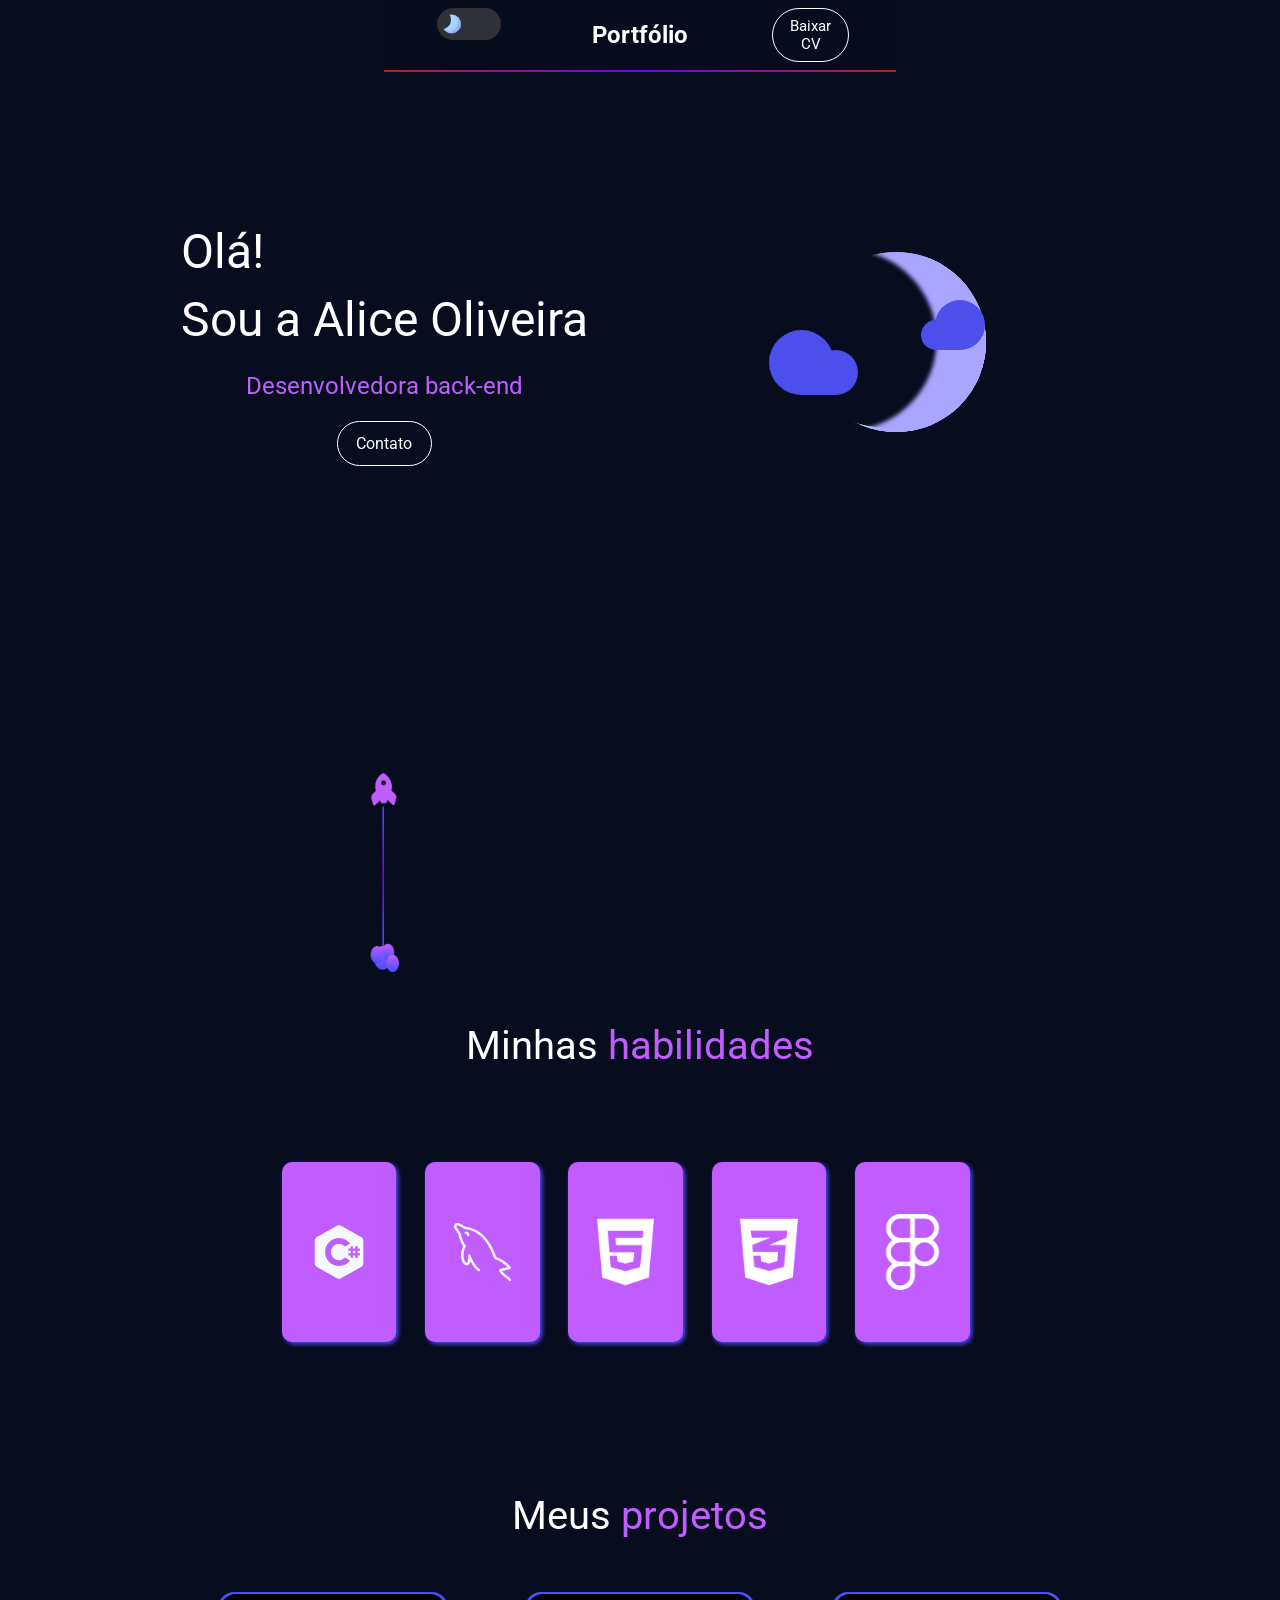
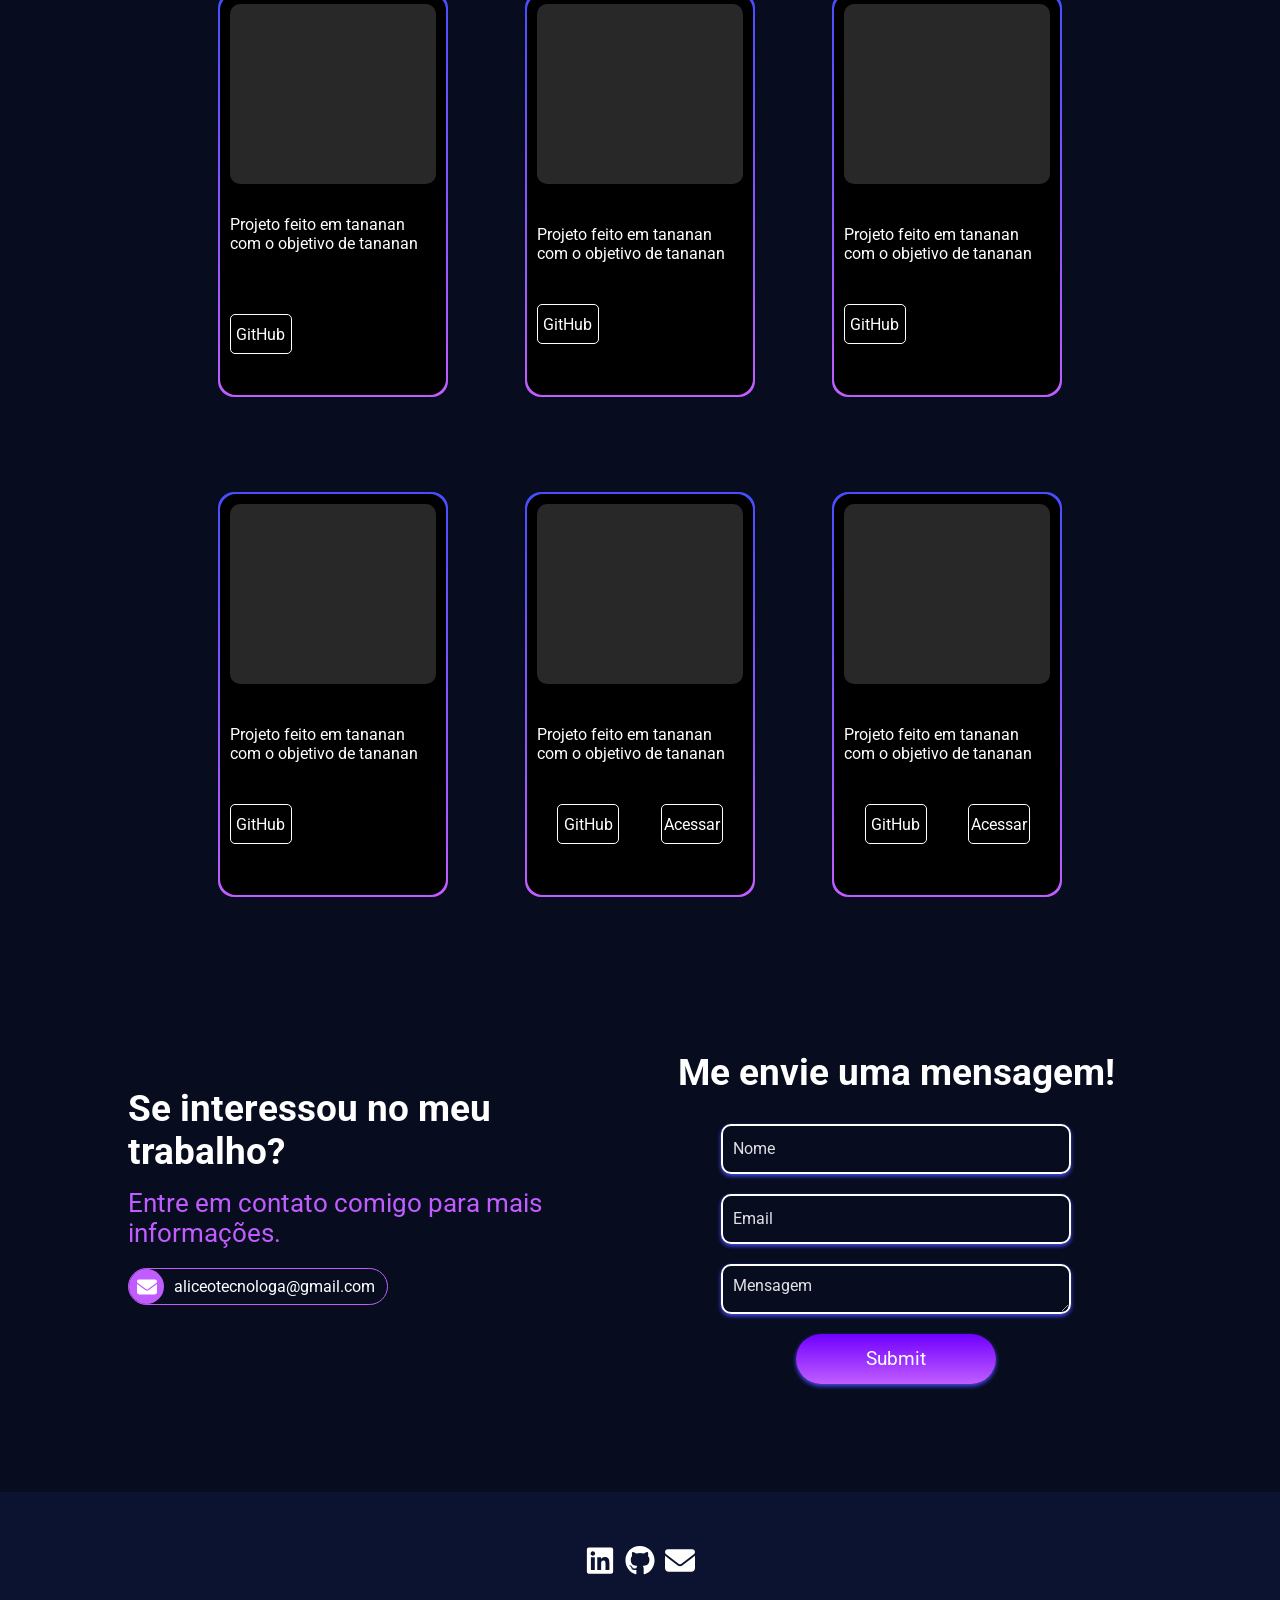
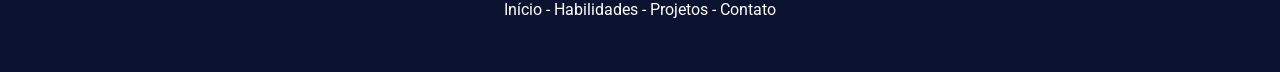
==== commit 66d7bd5b: "meio @media" ====
--- a/Portfólio/index.html
+++ b/Portfólio/index.html
@@ -3,7 +3,8 @@
 
 <head>
     <meta charset="UTF-8">
-    <meta name="viewport" content="width=device-width, initial-scale=1.0">
+    <meta name="viewport"
+        content="width=device-width, user-scalable=yes, initial-scale=1.0, maximum-scale=10, minimum-scale=1.0">
     <title>Portfólio | Alice Oliveira</title>
     <link rel="stylesheet" href="style.css">
     <link rel="preconnect" href="https://fonts.googleapis.com">
@@ -17,7 +18,7 @@
     <header>
         <ul>
             <li>
-                <label class="switch" >
+                <label class="switch">
                     <input type="checkbox" onclick="light()">
                     <span class="slider"></span>
                 </label>
@@ -53,16 +54,16 @@
 
                 <div class="container">
                     <div class="cloud front">
-                      <span class="left-front"></span>
-                      <span class="right-front"></span>
+                        <span class="left-front"></span>
+                        <span class="right-front"></span>
                     </div>
                     <span class="sun sunshine"></span>
                     <span class="sun"></span>
                     <div class="cloud back">
-                      <span class="left-back"></span>
-                      <span class="right-back"></span>
-                    </div>
-                  </div>
+                        <span class="left-back"></span>
+                        <span class="right-back"></span>
+                    </div>
+                </div>
 
                 <div id="div-foguete">
                     <img id="foguete" src="/Portfólio/img/Group 2.png" alt="">
@@ -112,34 +113,40 @@
             <p class="titulos">Meus <span>projetos</span></p>
 
             <div id="caixas">
-                <div class="caixa-projeto-after">
-                    <div class="caixa-projeto">
-                        <div class="conteudo"></div>
-                        <p>Projeto feito em tananan com o objetivo de tananan</p>
-                        <a href="https://github.com/AliceHWD">GitHub</a> 
-                    </div>
-                </div>
-                <div class="caixa-projeto-after">
-                    <div class="caixa-projeto">
-                        <div class="conteudo"></div>
-                        <p>Projeto feito em tananan com o objetivo de tananan</p>
-                        <a href="https://github.com/AliceHWD">GitHub</a>
-                    </div>
-                </div>
-                <div class="caixa-projeto-after">
-                    <div class="caixa-projeto">
-                        <div class="conteudo"></div>
-                        <p>Projeto feito em tananan com o objetivo de tananan</p>
-                        <a href="https://github.com/AliceHWD">GitHub</a>
-                    </div>
-                </div>
-                <div class="caixa-projeto-after">
-                    <div class="caixa-projeto">
-                        <div class="conteudo"></div>
-                        <p>Projeto feito em tananan com o objetivo de tananan</p>
-                        <a href="https://github.com/AliceHWD">GitHub</a>
-                    </div>
-                </div>
+                
+                <div class="caixa-projeto-after">
+                    <div class="caixa-projeto">
+                        <div class="conteudo"></div>
+                        <p>Projeto feito em tananan com o objetivo de tananan</p>
+                        <source media="(max-width: 1290)" srcset="/Portfólio/img/css.png">
+                        <a href="https://github.com/AliceHWD">GitHub</a>
+                    </div>
+                </div>
+
+                <div class="caixa-projeto-after">
+                    <div class="caixa-projeto">
+                        <div class="conteudo"></div>
+                        <p>Projeto feito em tananan com o objetivo de tananan</p>
+                        <a href="https://github.com/AliceHWD">GitHub</a>
+                    </div>
+                </div>
+
+                <div class="caixa-projeto-after">
+                    <div class="caixa-projeto">
+                        <div class="conteudo"></div>
+                        <p>Projeto feito em tananan com o objetivo de tananan</p>
+                        <a href="https://github.com/AliceHWD">GitHub</a>
+                    </div>
+                </div>
+
+                <div class="caixa-projeto-after">
+                    <div class="caixa-projeto">
+                        <div class="conteudo"></div>
+                        <p>Projeto feito em tananan com o objetivo de tananan</p>
+                        <a href="https://github.com/AliceHWD">GitHub</a>
+                    </div>
+                </div>
+
                 <div class="caixa-projeto-after">
                     <div class="caixa-projeto">
                         <div class="conteudo"></div>
@@ -150,6 +157,7 @@
                         </div>
                     </div>
                 </div>
+
                 <div class="caixa-projeto-after">
                     <div class="caixa-projeto">
                         <div class="conteudo"></div>
@@ -160,6 +168,7 @@
                         </div>
                     </div>
                 </div>
+
         </section>
 
         <section id="mensagem">
@@ -236,7 +245,7 @@
     </footer>
 
 
-<script src="script.js"></script>
+    <script src="script.js"></script>
 </body>
 
 </html>
--- a/Portfólio/style.css
+++ b/Portfólio/style.css
@@ -14,6 +14,8 @@
   color: #000;
 }
 
+/* Scroll */
+
 body::-webkit-scrollbar {
   width: 12px;
 }
@@ -21,7 +23,7 @@
 body::-webkit-scrollbar-track {
   background: #1C1C1C;
 
-  .light-mode &{
+  .light-mode & {
     background: #002aff;
   }
 }
@@ -32,10 +34,14 @@
   border: 3px solid #1C1C1C;
 }
 
+/* Corpo */
+
 body {
   background-color: #070C1F;
   color: white;
 }
+
+/* Cabeçalho */
 
 header {
   position: sticky;
@@ -85,7 +91,7 @@
     border: 1px solid white;
     padding: 10px;
 
-    .light-mode &{
+    .light-mode & {
       background-color: #E0E5FF;
     }
   }
@@ -97,7 +103,7 @@
   & ul li ul li a {
     color: white;
 
-    .light-mode &{
+    .light-mode & {
       color: #000;
     }
   }
@@ -122,6 +128,7 @@
   & li {
     text-align: center;
   }
+
 
   /* Botão do currículo */
   & #CV {
@@ -148,7 +155,6 @@
       background-color: white;
       text-decoration: none;
     }
-
   }
 
   & #linha-colorida {
@@ -165,23 +171,23 @@
 
     --width-of-switch: 4em;
     --height-of-switch: 2em;
-    /* size of sliding icon -- sun and moon */
+    /* -size of sliding icon -- sun and moon */
     --size-of-icon: 1.2em;
-    /* it is like a inline-padding of switch */
+    /* -it is like a inline-padding of switch */
     --slider-offset: 0.3em;
     position: relative;
     width: var(--width-of-switch);
     height: var(--height-of-switch);
   }
 
-  /* Hide default HTML checkbox */
+  /* -Hide default HTML checkbox */
   & .switch input {
     opacity: 0;
     width: 0;
     height: 0;
   }
 
-  /* The slider */
+  /* -The slider */
   & .slider {
     position: absolute;
     cursor: pointer;
@@ -220,13 +226,14 @@
   }
 }
 
-/* Início */
+/* Início da main*/
 
 main {
   width: 80%;
   position: relative;
   left: 50%;
   transform: translateX(-50%);
+  min-width: 320px;
 }
 
 #parteUm {
@@ -254,7 +261,7 @@
     font-size: 1em;
     color: white;
     height: 5vh;
-    width: 15%;
+    width: 95px;
     border: 1px solid white;
     background-color: transparent;
     border-radius: 100px;
@@ -391,6 +398,7 @@
   }
 }
 
+
 #div-foguete {
   display: grid;
   justify-content: center;
@@ -423,6 +431,7 @@
 
   & #topicos {
     width: 70%;
+    height: 100%;
     display: grid;
     grid-template-columns: repeat(5, 1fr);
     align-self: center;
@@ -431,9 +440,9 @@
       display: grid;
       justify-items: center;
       background-color: #C15DFF;
-      height: 18vh;
+      height: 100%;
       border-radius: 10px;
-      width: 150px;
+      width: 80%;
       transition: 0.3s;
       box-shadow: 2px 2px 4px #474EFE;
 
@@ -444,6 +453,7 @@
       & img {
         display: grid;
         align-self: center;
+        width: 50%;
       }
     }
   }
@@ -537,7 +547,6 @@
   }
 }
 
-
 /* Área de projetos */
 #projetos {
   display: grid;
@@ -588,7 +597,7 @@
 
         & a {
           height: 40px;
-          width: 100px;
+          width: 30%;
           border: 1px solid #fff;
           background-color: transparent;
           color: #fff;
@@ -613,6 +622,7 @@
           display: flex;
           flex-direction: row;
           justify-content: space-around;
+          flex-wrap: wrap;
         }
       }
     }
@@ -650,7 +660,7 @@
     display: flex;
     align-items: center;
     border: 1px solid #C15DFF;
-    width: 50%;
+    width: 260px;
     border-radius: 100px 100px 100px 100px;
     cursor: pointer;
     transition: 0.2s;
@@ -765,7 +775,7 @@
   background-color: #0C1330;
   position: relative;
 
-  .light-mode &{
+  .light-mode & {
     background-color: #313367;
     color: #ffffff;
   }
@@ -804,4 +814,36 @@
     }
   }
 
+}
+
+@media screen and (max-width: 1020px) {
+
+  /* Header */
+  #detalhes {
+    display: none;
+  }
+
+  /* Media para parte um e dois */
+  .container {
+    opacity: 0;
+    width: 0;
+    height: 0;
+  }
+
+  #parteUm {
+    grid-template-columns: 1fr;
+  }
+
+  /*  */
+  #mensagem{
+    grid-template-columns: 1fr;
+    grid-template-rows: 1fr;
+
+    & #blocoUm{
+      opacity: 0;
+      height: 0;
+      width: 0;
+    }
+  }
+
 }
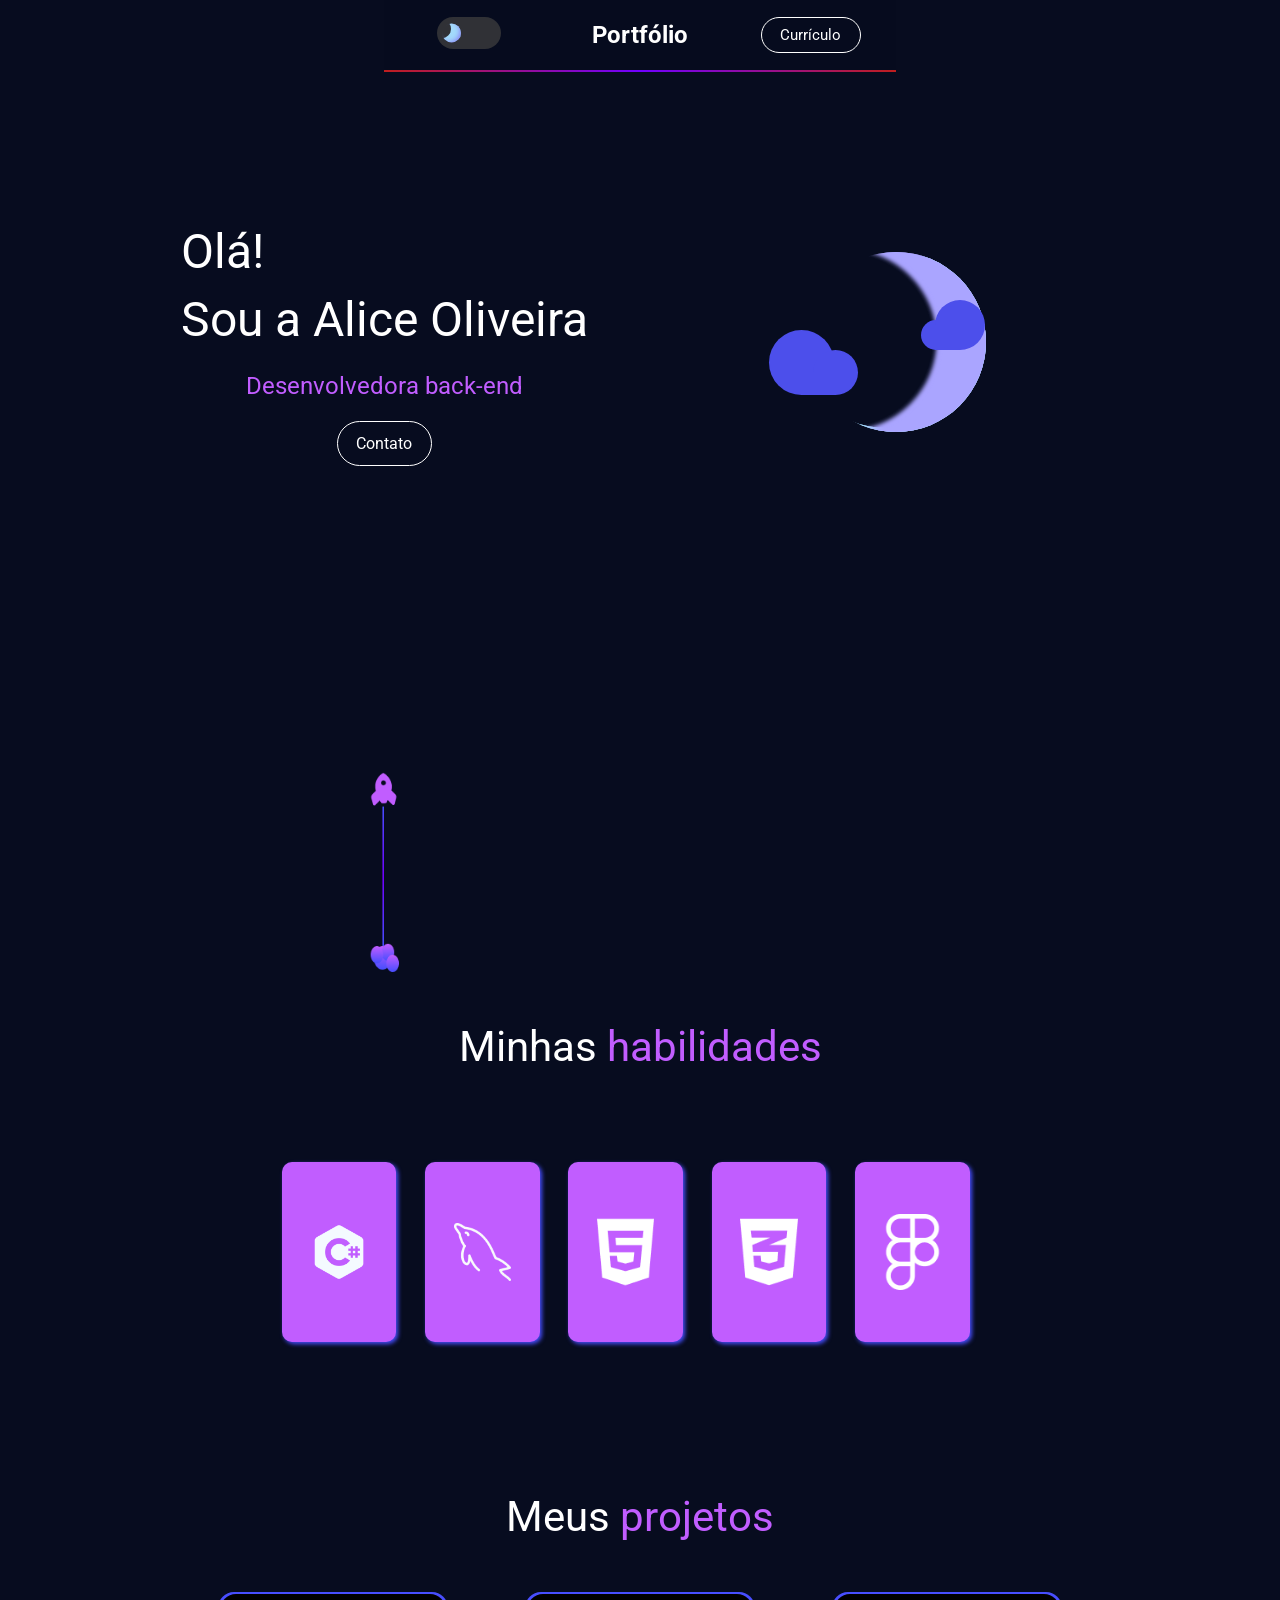
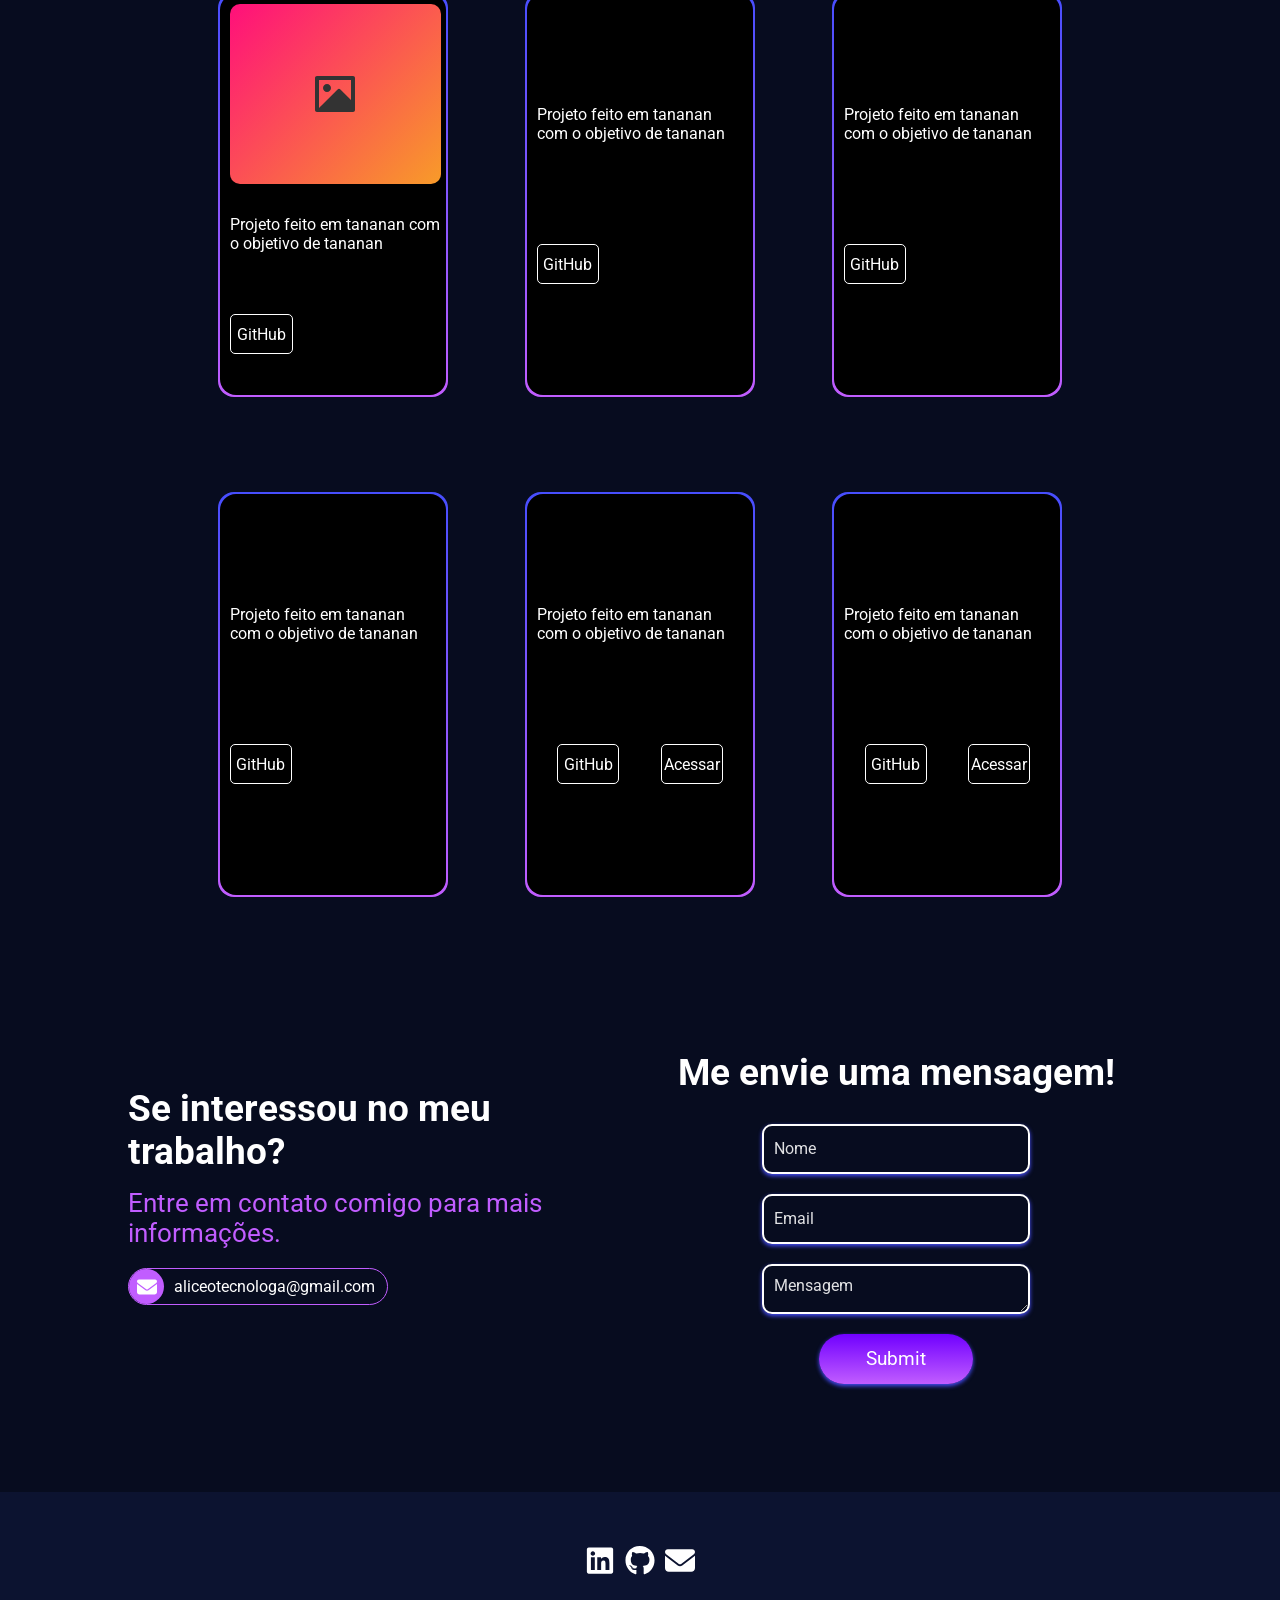
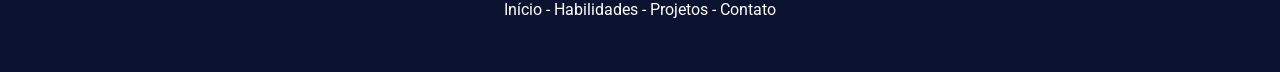
==== commit 2cd14065: "Quase fim @media" ====
--- a/Portfólio/index.html
+++ b/Portfólio/index.html
@@ -33,7 +33,7 @@
                 </ul>
             </li>
             <li>
-                <a href="img/Currículo - Alice Oliveira da Silva.pdf" id="CV" download="Alice Oliveira">Baixar CV</a>
+                <a href="img/Currículo - Alice Oliveira da Silva.pdf" id="CV" download="Alice Oliveira">Currículo</a>
             </li>
         </ul>
 
@@ -76,7 +76,7 @@
         <section id="habilidades">
             <p class="titulos">Minhas <span>habilidades</span></p>
 
-            <div class="card">
+            <div class="card01">
                 <div class="loader">
                     <div class="words">
                         <span class="word"></span>
@@ -113,10 +113,26 @@
             <p class="titulos">Meus <span>projetos</span></p>
 
             <div id="caixas">
-                
-                <div class="caixa-projeto-after">
-                    <div class="caixa-projeto">
-                        <div class="conteudo"></div>
+
+                <div class="caixa-projeto-after">
+                    <div class="caixa-projeto">
+                        <div class="conteudo">
+                            <div class="card">
+                                <svg viewBox="0 0 24 24" xmlns="http://www.w3.org/2000/svg">
+                                    <path
+                                        d="M20 5H4V19L13.2923 9.70649C13.6828 9.31595 14.3159 9.31591 14.7065 9.70641L20 15.0104V5ZM2 3.9934C2 3.44476 2.45531 3 2.9918 3H21.0082C21.556 3 22 3.44495 22 3.9934V20.0066C22 20.5552 21.5447 21 21.0082 21H2.9918C2.44405 21 2 20.5551 2 20.0066V3.9934ZM8 11C6.89543 11 6 10.1046 6 9C6 7.89543 6.89543 7 8 7C9.10457 7 10 7.89543 10 9C10 10.1046 9.10457 11 8 11Z">
+                                    </path>
+                                </svg>
+                                <div class="card__content">
+                                    <p class="card__title">Card Title
+                                    </p>
+                                    <p class="card__description">Lorem ipsum dolor sit amet, consectetur adipiscing
+                                        elit, sed do eiusmod tempor incididunt ut labore et dolore magna aliqua. Ut enim
+                                        ad minim veniam, quis nostrud exercitation ullamco.</p>
+                                </div>
+                            </div>
+
+                        </div>
                         <p>Projeto feito em tananan com o objetivo de tananan</p>
                         <source media="(max-width: 1290)" srcset="/Portfólio/img/css.png">
                         <a href="https://github.com/AliceHWD">GitHub</a>
--- a/Portfólio/style.css
+++ b/Portfólio/style.css
@@ -135,7 +135,8 @@
     display: grid;
     align-items: center;
     margin: auto;
-    width: 45%;
+    max-width: 100px;
+    min-width: 35px;
     padding: 8px;
     background-color: transparent;
     border: 1px solid white;
@@ -152,13 +153,14 @@
 
     &:hover {
       color: #000000;
-      background-color: white;
+
       text-decoration: none;
     }
   }
 
   & #linha-colorida {
     height: 2px;
+    width: 100%;
     background: linear-gradient(to right, #BF1E1E, #7000FF, #BF1E1E);
   }
 
@@ -413,7 +415,7 @@
 /* Habilidades */
 
 .titulos {
-  font-size: 2.5em;
+  font-size: 2.6em;
   height: 50px;
 
   & span {
@@ -461,7 +463,7 @@
 }
 
 /* From Uiverse.io by kennyotsu */
-.card {
+.card01 {
   border-radius: 1.25rem;
   height: 60px;
 }
@@ -584,7 +586,7 @@
         .light-mode & {
           background-color: #E0E5FF;
         }
-
+/* 
         & .conteudo {
           background-color: #ffffff28;
           border-radius: 10px;
@@ -593,7 +595,7 @@
           &:hover {
             scale: 1.1;
           }
-        }
+        } */
 
         & a {
           height: 40px;
@@ -629,6 +631,70 @@
   }
 }
 
+/* From Uiverse.io by gharsh11032000 */ 
+.card {
+  position: relative;
+  width: 16.5vw;
+  height: 20vh;
+  background: linear-gradient(-45deg, #f89b29 0%, #ff0f7b 100% );
+  border-radius: 10px;
+  display: flex;
+  align-items: center;
+  justify-content: center;
+  overflow: hidden;
+  transition: all 0.6s cubic-bezier(0.23, 1, 0.320, 1);
+}
+
+.card svg {
+  width: 48px;
+  fill: #333;
+  transition: all 0.6s cubic-bezier(0.23, 1, 0.320, 1);
+}
+
+.card:hover {
+  transform: rotate(-5deg) scale(1.1);
+  box-shadow: 0 10px 20px rgba(0, 0, 0, 0.2);
+}
+
+.card__content {
+  position: absolute;
+  top: 50%;
+  left: 50%;
+  transform: translate(-50%, -50%) rotate(-45deg);
+  width: 100%;
+  height: 100%;
+  padding: 20px;
+  box-sizing: border-box;
+  background-color: #fff;
+  opacity: 0;
+  transition: all 0.6s cubic-bezier(0.23, 1, 0.320, 1);
+}
+
+.card:hover .card__content {
+  transform: translate(-50%, -50%) rotate(0deg);
+  opacity: 1;
+}
+
+.card__title {
+  margin: 0;
+  font-size: 24px;
+  color: #333;
+  font-weight: 700;
+}
+
+.card__description {
+  margin: 10px 0 0;
+  font-size: 14px;
+  color: #777;
+  line-height: 1.4;
+}
+
+.card:hover svg {
+  scale: 0;
+  transform: rotate(-45deg);
+}
+
+
 #mensagem {
   width: 100%;
   display: grid;
@@ -710,7 +776,8 @@
     align-items: center;
 
     height: 40vh;
-    width: 500px;
+    min-width: 300px;
+    width: 30vw;
     display: flex;
     flex-direction: column;
     border: none;
@@ -731,15 +798,15 @@
         color: #000;
       }
 
+      .light-mode &::placeholder {
+        color: #5f5e5e;
+        color: #000;
+        font-weight: 400;
+      }
+
       &::placeholder {
         color: #ffffffe0;
         font-weight: 400;
-
-        .light-mode & {
-          color: #000;
-          font-weight: 400;
-
-        }
       }
     }
 
@@ -819,11 +886,102 @@
 @media screen and (max-width: 1020px) {
 
   /* Header */
+  header {
+    width: 50%;
+
+    & .switch {
+      display: block;
+      left: 50%;
+      transform: translateX(-50%);
+
+      --width-of-switch: 2em;
+      --height-of-switch: 2em;
+      /* -size of sliding icon -- sun and moon */
+      --size-of-icon: 1.2em;
+      /* -it is like a inline-padding of switch */
+      --slider-offset: 0.3em;
+      position: relative;
+      width: var(--width-of-switch);
+      height: var(--height-of-switch);
+    }
+
+    & ul li ul#dropdown {
+      width: 110px;
+    }
+  }
+
   #detalhes {
     display: none;
   }
 
-  /* Media para parte um e dois */
+  #CV {
+    content: url(/Portfólio/img/file-export-solid.svg);
+    height: 35px;
+    width: 15px;
+
+    &:hover {
+      background-color: #242323;
+    }
+
+    .light-mode & {
+      color: #000;
+      background-color: #2f3961;
+      border: 1px solid #000;
+
+      &:hover {
+        background-color: #000;
+      }
+    }
+  }
+
+  /* Main */
+  #apresentacao {
+    & #parteEscrita01 {
+      font-size: 2.6em;
+    }
+
+    & #parteEscrita02 {
+      font-size: 1.4em;
+      color: #C15DFF;
+    }
+  }
+
+  .titulos {
+    font-size: 2.2em;
+    height: 50px;
+  }
+
+  #habilidades {
+
+    & #topicos {
+      grid-template-columns: 1fr 1fr 1fr;
+      row-gap: 20px;
+    }
+  }
+
+  #projetos {
+    display: grid;
+    justify-items: center;
+
+    margin-top: 80px;
+    row-gap: 20px;
+
+    & #caixas {
+      width: 100%;
+      display: grid;
+      grid-template-columns: repeat(2, 1fr);
+      grid-template-rows: 40vh 40vh;
+    }
+
+    & .caixa-projeto{
+      width: 100%;
+    }
+
+    & .conteudo{
+      height: 20px;
+    }
+  }
+
   .container {
     opacity: 0;
     width: 0;
@@ -832,18 +990,29 @@
 
   #parteUm {
     grid-template-columns: 1fr;
-  }
-
-  /*  */
-  #mensagem{
+    grid-template-rows: 60vh 20vh;
+  }
+
+  #mensagem {
     grid-template-columns: 1fr;
     grid-template-rows: 1fr;
 
-    & #blocoUm{
+    & #blocoUm,
+    #meuEmail {
       opacity: 0;
       height: 0;
       width: 0;
     }
   }
 
+  #blocoDois {
+    & h2 {
+      font-size: 1.8em;
+    }
+
+    & fieldset {
+      width: 40vw;
+    }
+  }
+
 }
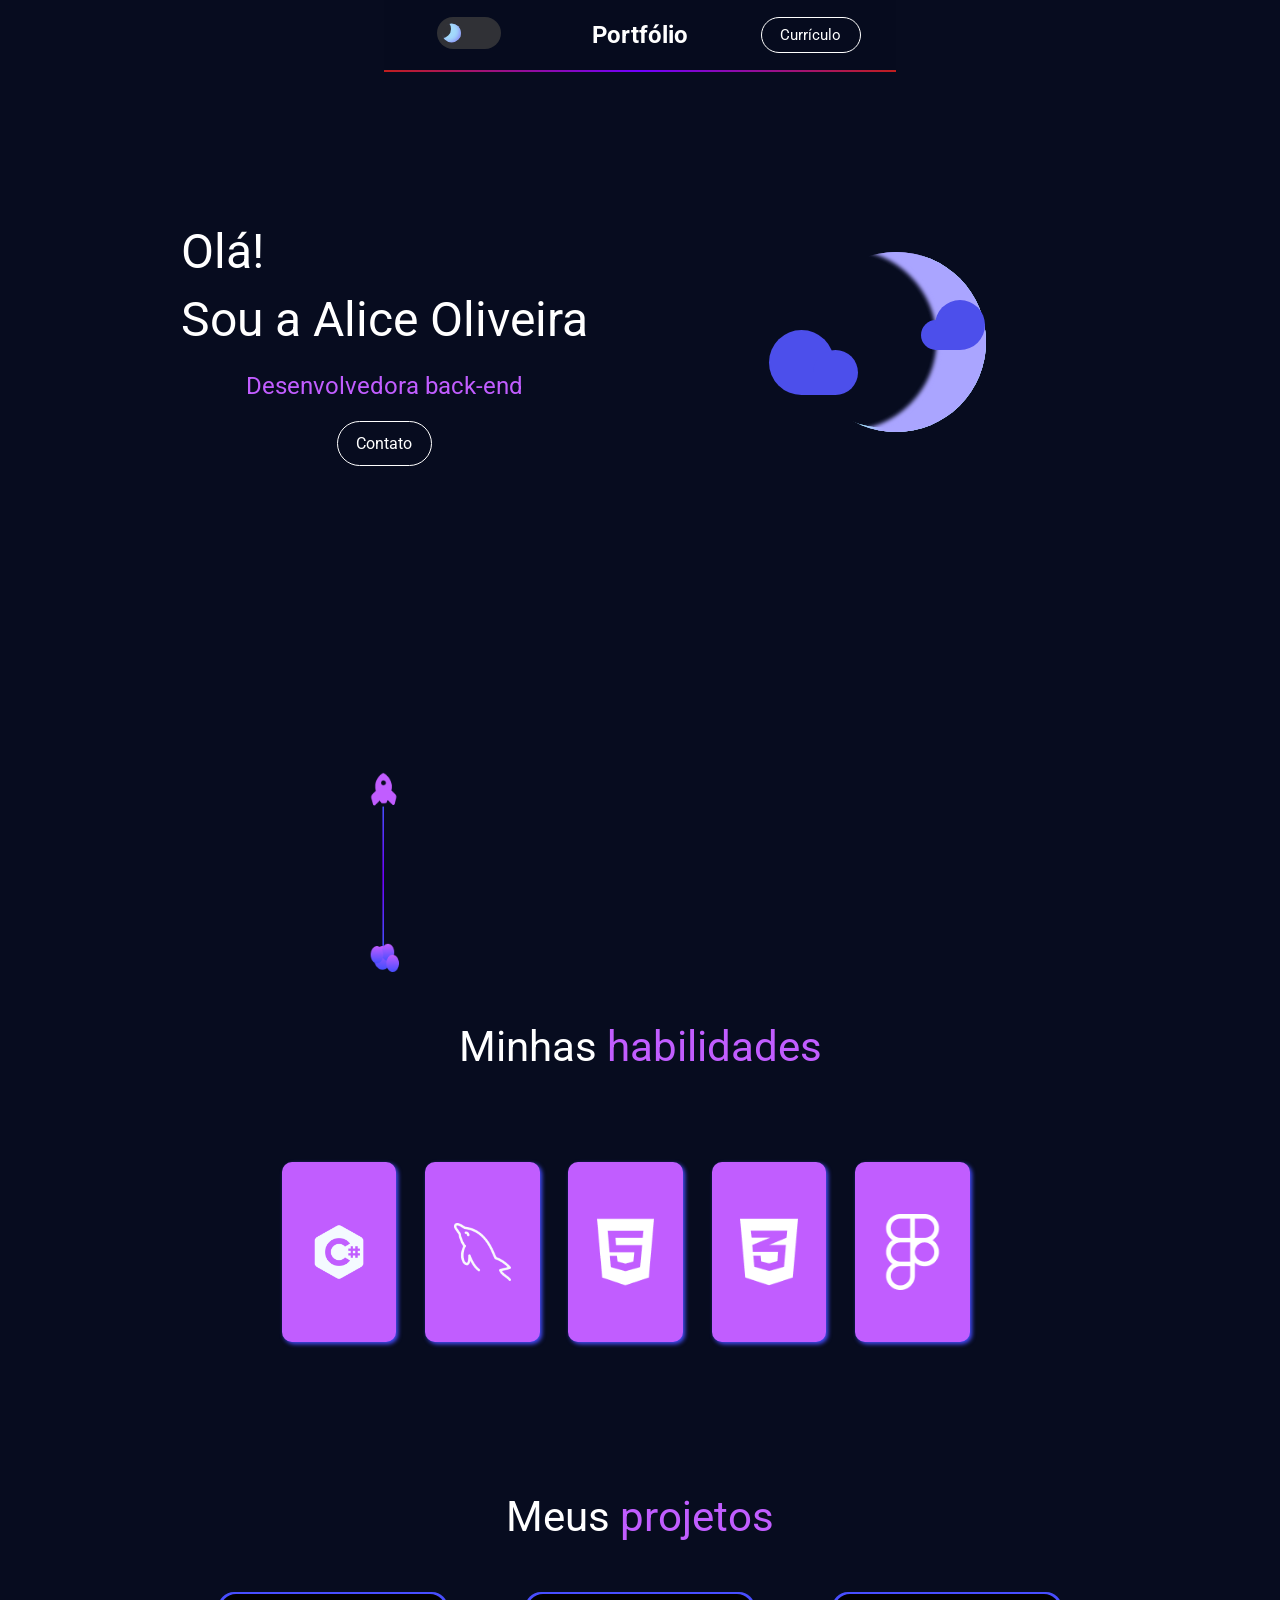
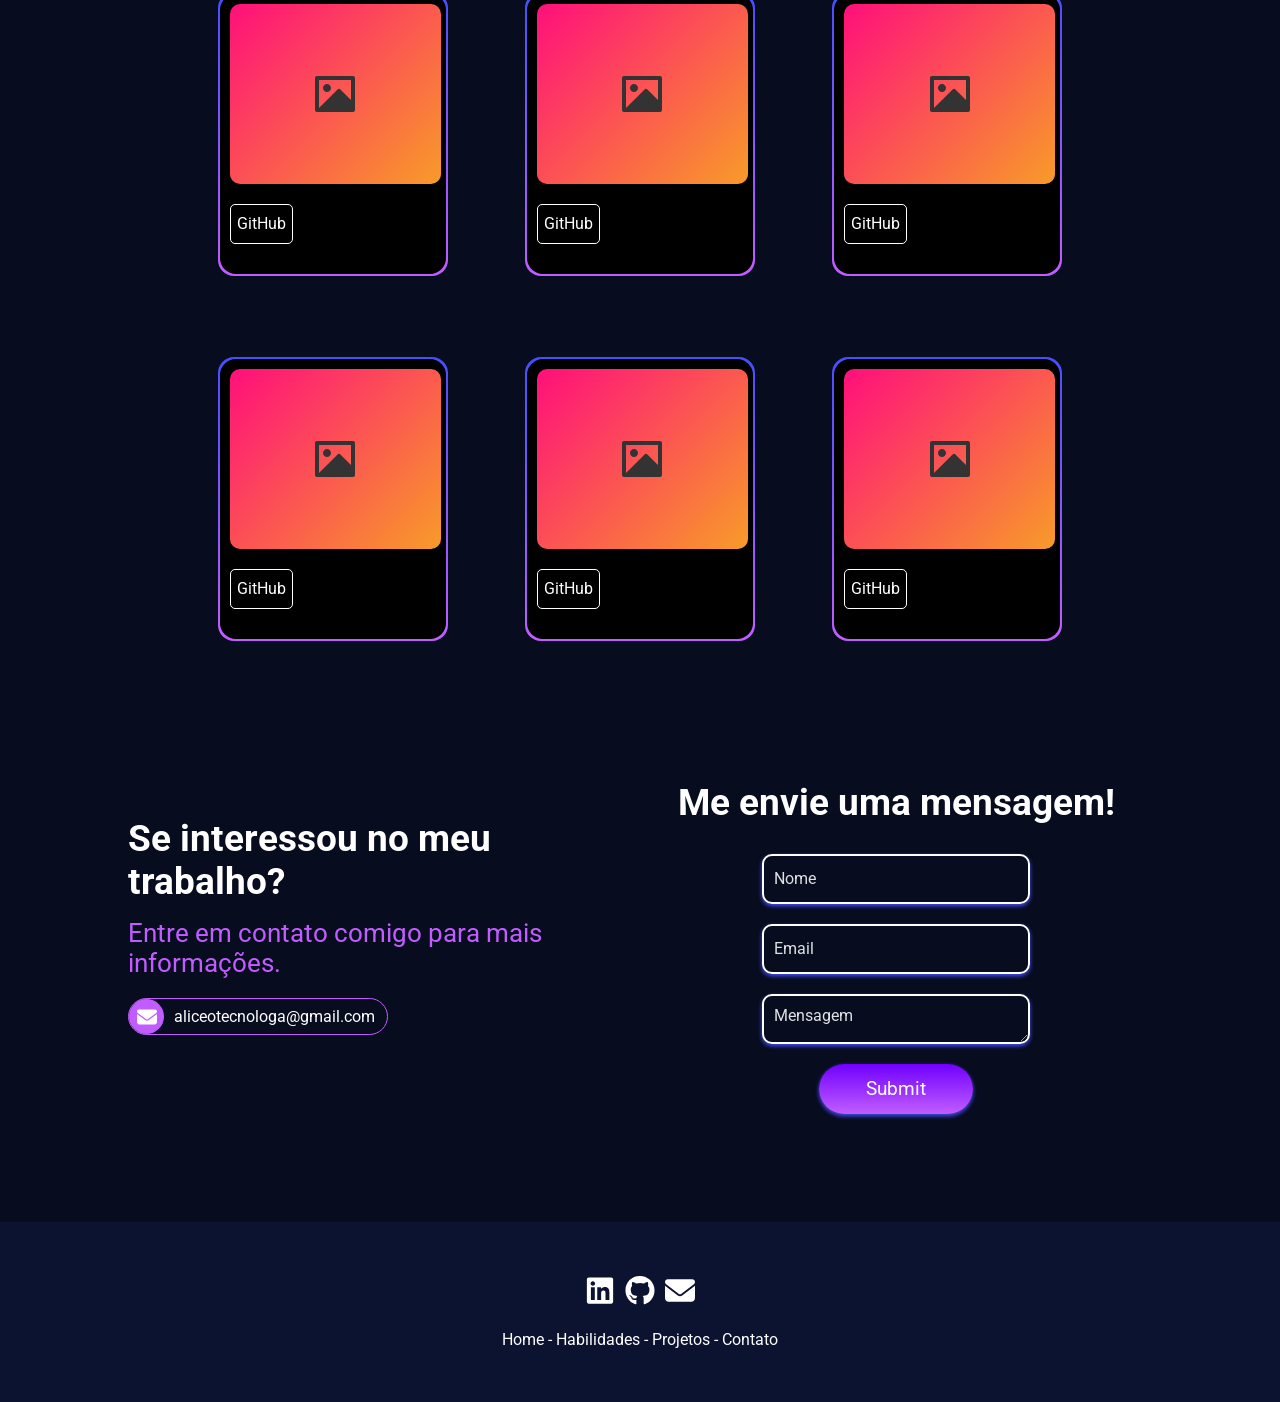
==== commit 097a7bde: "Fim @media" ====
--- a/Portfólio/index.html
+++ b/Portfólio/index.html
@@ -26,10 +26,10 @@
             <li id="A">
                 <a href="#" id="detalhes">Portfólio</a>
                 <ul id="dropdown">
-                    <li><a href="#">Home</a></li>
-                    <li><a href="#">Habilidades</a> </li>
-                    <li><a href="#">Projetos</a> </li>
-                    <li><a href="#">Contato</a> </li>
+                    <li><a href="#inicio">Home</a></li>
+                    <li><a href="#habilidades">Habilidades</a> </li>
+                    <li><a href="#projetos">Projetos</a> </li>
+                    <li><a href="#mensagem">Contato</a> </li>
                 </ul>
             </li>
             <li>
@@ -133,58 +133,124 @@
                             </div>
 
                         </div>
-                        <p>Projeto feito em tananan com o objetivo de tananan</p>
-                        <source media="(max-width: 1290)" srcset="/Portfólio/img/css.png">
-                        <a href="https://github.com/AliceHWD">GitHub</a>
-                    </div>
-                </div>
-
-                <div class="caixa-projeto-after">
-                    <div class="caixa-projeto">
-                        <div class="conteudo"></div>
-                        <p>Projeto feito em tananan com o objetivo de tananan</p>
-                        <a href="https://github.com/AliceHWD">GitHub</a>
-                    </div>
-                </div>
-
-                <div class="caixa-projeto-after">
-                    <div class="caixa-projeto">
-                        <div class="conteudo"></div>
-                        <p>Projeto feito em tananan com o objetivo de tananan</p>
-                        <a href="https://github.com/AliceHWD">GitHub</a>
-                    </div>
-                </div>
-
-                <div class="caixa-projeto-after">
-                    <div class="caixa-projeto">
-                        <div class="conteudo"></div>
-                        <p>Projeto feito em tananan com o objetivo de tananan</p>
-                        <a href="https://github.com/AliceHWD">GitHub</a>
-                    </div>
-                </div>
-
-                <div class="caixa-projeto-after">
-                    <div class="caixa-projeto">
-                        <div class="conteudo"></div>
-                        <p>Projeto feito em tananan com o objetivo de tananan</p>
-                        <div class="botoes">
-                            <a href="https://github.com/AliceHWD">GitHub</a>
-                            <a href="">Acessar</a>
-                        </div>
-                    </div>
-                </div>
-
-                <div class="caixa-projeto-after">
-                    <div class="caixa-projeto">
-                        <div class="conteudo"></div>
-                        <p>Projeto feito em tananan com o objetivo de tananan</p>
-                        <div class="botoes">
-                            <a href="https://github.com/AliceHWD">GitHub</a>
-                            <a href="">Acessar</a>
-                        </div>
-                    </div>
-                </div>
-
+                        <a href="https://github.com/AliceHWD">GitHub</a>
+                    </div>
+                </div>
+
+                <div class="caixa-projeto-after">
+                    <div class="caixa-projeto">
+                        <div class="conteudo">
+                            <div class="card">
+                                <svg viewBox="0 0 24 24" xmlns="http://www.w3.org/2000/svg">
+                                    <path
+                                        d="M20 5H4V19L13.2923 9.70649C13.6828 9.31595 14.3159 9.31591 14.7065 9.70641L20 15.0104V5ZM2 3.9934C2 3.44476 2.45531 3 2.9918 3H21.0082C21.556 3 22 3.44495 22 3.9934V20.0066C22 20.5552 21.5447 21 21.0082 21H2.9918C2.44405 21 2 20.5551 2 20.0066V3.9934ZM8 11C6.89543 11 6 10.1046 6 9C6 7.89543 6.89543 7 8 7C9.10457 7 10 7.89543 10 9C10 10.1046 9.10457 11 8 11Z">
+                                    </path>
+                                </svg>
+                                <div class="card__content">
+                                    <p class="card__title">Card Title
+                                    </p>
+                                    <p class="card__description">Lorem ipsum dolor sit amet, consectetur adipiscing
+                                        elit, sed do eiusmod tempor incididunt ut labore et dolore magna aliqua. Ut enim
+                                        ad minim veniam, quis nostrud exercitation ullamco.</p>
+                                </div>
+                            </div>
+
+                        </div>
+                        <a href="https://github.com/AliceHWD">GitHub</a>
+                    </div>
+                </div>
+
+                <div class="caixa-projeto-after">
+                    <div class="caixa-projeto">
+                        <div class="conteudo">
+                            <div class="card">
+                                <svg viewBox="0 0 24 24" xmlns="http://www.w3.org/2000/svg">
+                                    <path
+                                        d="M20 5H4V19L13.2923 9.70649C13.6828 9.31595 14.3159 9.31591 14.7065 9.70641L20 15.0104V5ZM2 3.9934C2 3.44476 2.45531 3 2.9918 3H21.0082C21.556 3 22 3.44495 22 3.9934V20.0066C22 20.5552 21.5447 21 21.0082 21H2.9918C2.44405 21 2 20.5551 2 20.0066V3.9934ZM8 11C6.89543 11 6 10.1046 6 9C6 7.89543 6.89543 7 8 7C9.10457 7 10 7.89543 10 9C10 10.1046 9.10457 11 8 11Z">
+                                    </path>
+                                </svg>
+                                <div class="card__content">
+                                    <p class="card__title">Card Title
+                                    </p>
+                                    <p class="card__description">Lorem ipsum dolor sit amet, consectetur adipiscing
+                                        elit, sed do eiusmod tempor incididunt ut labore et dolore magna aliqua. Ut enim
+                                        ad minim veniam, quis nostrud exercitation ullamco.</p>
+                                </div>
+                            </div>
+
+                        </div>
+                        <a href="https://github.com/AliceHWD">GitHub</a>
+                    </div>
+                </div>
+
+                <div class="caixa-projeto-after">
+                    <div class="caixa-projeto">
+                        <div class="conteudo">
+                            <div class="card">
+                                <svg viewBox="0 0 24 24" xmlns="http://www.w3.org/2000/svg">
+                                    <path
+                                        d="M20 5H4V19L13.2923 9.70649C13.6828 9.31595 14.3159 9.31591 14.7065 9.70641L20 15.0104V5ZM2 3.9934C2 3.44476 2.45531 3 2.9918 3H21.0082C21.556 3 22 3.44495 22 3.9934V20.0066C22 20.5552 21.5447 21 21.0082 21H2.9918C2.44405 21 2 20.5551 2 20.0066V3.9934ZM8 11C6.89543 11 6 10.1046 6 9C6 7.89543 6.89543 7 8 7C9.10457 7 10 7.89543 10 9C10 10.1046 9.10457 11 8 11Z">
+                                    </path>
+                                </svg>
+                                <div class="card__content">
+                                    <p class="card__title">Card Title
+                                    </p>
+                                    <p class="card__description">Lorem ipsum dolor sit amet, consectetur adipiscing
+                                        elit, sed do eiusmod tempor incididunt ut labore et dolore magna aliqua. Ut enim
+                                        ad minim veniam, quis nostrud exercitation ullamco.</p>
+                                </div>
+                            </div>
+
+                        </div>
+                        <a href="https://github.com/AliceHWD">GitHub</a>
+                    </div>
+                </div>
+
+                <div class="caixa-projeto-after">
+                    <div class="caixa-projeto">
+                        <div class="conteudo">
+                            <div class="card">
+                                <svg viewBox="0 0 24 24" xmlns="http://www.w3.org/2000/svg">
+                                    <path
+                                        d="M20 5H4V19L13.2923 9.70649C13.6828 9.31595 14.3159 9.31591 14.7065 9.70641L20 15.0104V5ZM2 3.9934C2 3.44476 2.45531 3 2.9918 3H21.0082C21.556 3 22 3.44495 22 3.9934V20.0066C22 20.5552 21.5447 21 21.0082 21H2.9918C2.44405 21 2 20.5551 2 20.0066V3.9934ZM8 11C6.89543 11 6 10.1046 6 9C6 7.89543 6.89543 7 8 7C9.10457 7 10 7.89543 10 9C10 10.1046 9.10457 11 8 11Z">
+                                    </path>
+                                </svg>
+                                <div class="card__content">
+                                    <p class="card__title">Card Title
+                                    </p>
+                                    <p class="card__description">Lorem ipsum dolor sit amet, consectetur adipiscing
+                                        elit, sed do eiusmod tempor incididunt ut labore et dolore magna aliqua. Ut enim
+                                        ad minim veniam, quis nostrud exercitation ullamco.</p>
+                                </div>
+                            </div>
+
+                        </div>
+                        <a href="https://github.com/AliceHWD">GitHub</a>
+                    </div>
+                </div>
+
+                <div class="caixa-projeto-after">
+                    <div class="caixa-projeto">
+                        <div class="conteudo">
+                            <div class="card">
+                                <svg viewBox="0 0 24 24" xmlns="http://www.w3.org/2000/svg">
+                                    <path
+                                        d="M20 5H4V19L13.2923 9.70649C13.6828 9.31595 14.3159 9.31591 14.7065 9.70641L20 15.0104V5ZM2 3.9934C2 3.44476 2.45531 3 2.9918 3H21.0082C21.556 3 22 3.44495 22 3.9934V20.0066C22 20.5552 21.5447 21 21.0082 21H2.9918C2.44405 21 2 20.5551 2 20.0066V3.9934ZM8 11C6.89543 11 6 10.1046 6 9C6 7.89543 6.89543 7 8 7C9.10457 7 10 7.89543 10 9C10 10.1046 9.10457 11 8 11Z">
+                                    </path>
+                                </svg>
+                                <div class="card__content">
+                                    <p class="card__title">Card Title
+                                    </p>
+                                    <p class="card__description">Lorem ipsum dolor sit amet, consectetur adipiscing
+                                        elit, sed do eiusmod tempor incididunt ut labore et dolore magna aliqua. Ut enim
+                                        ad minim veniam, quis nostrud exercitation ullamco.</p>
+                                </div>
+                            </div>
+
+                        </div>
+                        <a href="https://github.com/AliceHWD">GitHub</a>
+                    </div>
+                </div>
         </section>
 
         <section id="mensagem">
@@ -241,7 +307,7 @@
                     </svg>
                 </a>
 
-                <a href=""> <!--Email-->
+                <a href="#mensagem"> <!--Email-->
                     <svg xmlns="http://www.w3.org/2000/svg"
                         viewBox="0 0 512 512"><!--!Font Awesome Free 6.6.0 by @fontawesome - https://fontawesome.com License - https://fontawesome.com/license/free Copyright 2024 Fonticons, Inc.-->
                         <path fill="#ffffff"
@@ -251,10 +317,10 @@
             </div>
 
             <p>
-                <a href="">Início</a> -
-                <a href="">Habilidades</a> -
-                <a href="">Projetos</a> -
-                <a href="">Contato</a>
+                <a href="#inicio">Home</a> -
+                <a href="#habilidades">Habilidades</a> -
+                <a href="#projetos">Projetos</a> -
+                <a href="#mensagem">Contato</a> 
             </p>
 
         </div>
--- a/Portfólio/style.css
+++ b/Portfólio/style.css
@@ -7,6 +7,10 @@
   font-weight: 400;
   font-style: normal;
   text-decoration: none;
+}
+
+html{
+  scroll-behavior: smooth;
 }
 
 .light-mode {
@@ -153,7 +157,7 @@
 
     &:hover {
       color: #000000;
-
+      background-color: white;
       text-decoration: none;
     }
   }
@@ -561,7 +565,7 @@
     width: 100%;
     display: grid;
     grid-template-columns: repeat(3, 30%);
-    grid-template-rows: 50vh 50vh;
+    grid-template-rows: 35vh 35vh;
     justify-content: center;
     justify-items: center;
     row-gap: 50px;
@@ -728,7 +732,6 @@
     border: 1px solid #C15DFF;
     width: 260px;
     border-radius: 100px 100px 100px 100px;
-    cursor: pointer;
     transition: 0.2s;
     margin-top: 20px;
 
@@ -906,12 +909,13 @@
     }
 
     & ul li ul#dropdown {
-      width: 110px;
-    }
-  }
-
-  #detalhes {
-    display: none;
+      width: 40%;
+      font-size: 12px;
+    }
+
+    & #detalhes {
+      font-size: 1.2em;
+    }
   }
 
   #CV {
@@ -952,7 +956,7 @@
   }
 
   #habilidades {
-
+    row-gap: 0;
     & #topicos {
       grid-template-columns: 1fr 1fr 1fr;
       row-gap: 20px;
@@ -969,19 +973,19 @@
     & #caixas {
       width: 100%;
       display: grid;
-      grid-template-columns: repeat(2, 1fr);
-      grid-template-rows: 40vh 40vh;
+      grid-template-columns: 1fr;
+      grid-template-rows: repeat(6, 40vh);
     }
 
     & .caixa-projeto{
       width: 100%;
     }
 
-    & .conteudo{
-      height: 20px;
-    }
-  }
-
+  }
+
+  .card{
+    width: 100%;
+  }
   .container {
     opacity: 0;
     width: 0;
@@ -1015,4 +1019,14 @@
     }
   }
 
+}
+
+@media (min-width: 560px) and (max-width: 1019px){
+
+  #projetos {
+    & #caixas {
+      grid-template-columns: 1fr 1fr;
+      grid-template-rows: repeat(3, 40vh);
+    }
+  }
 }
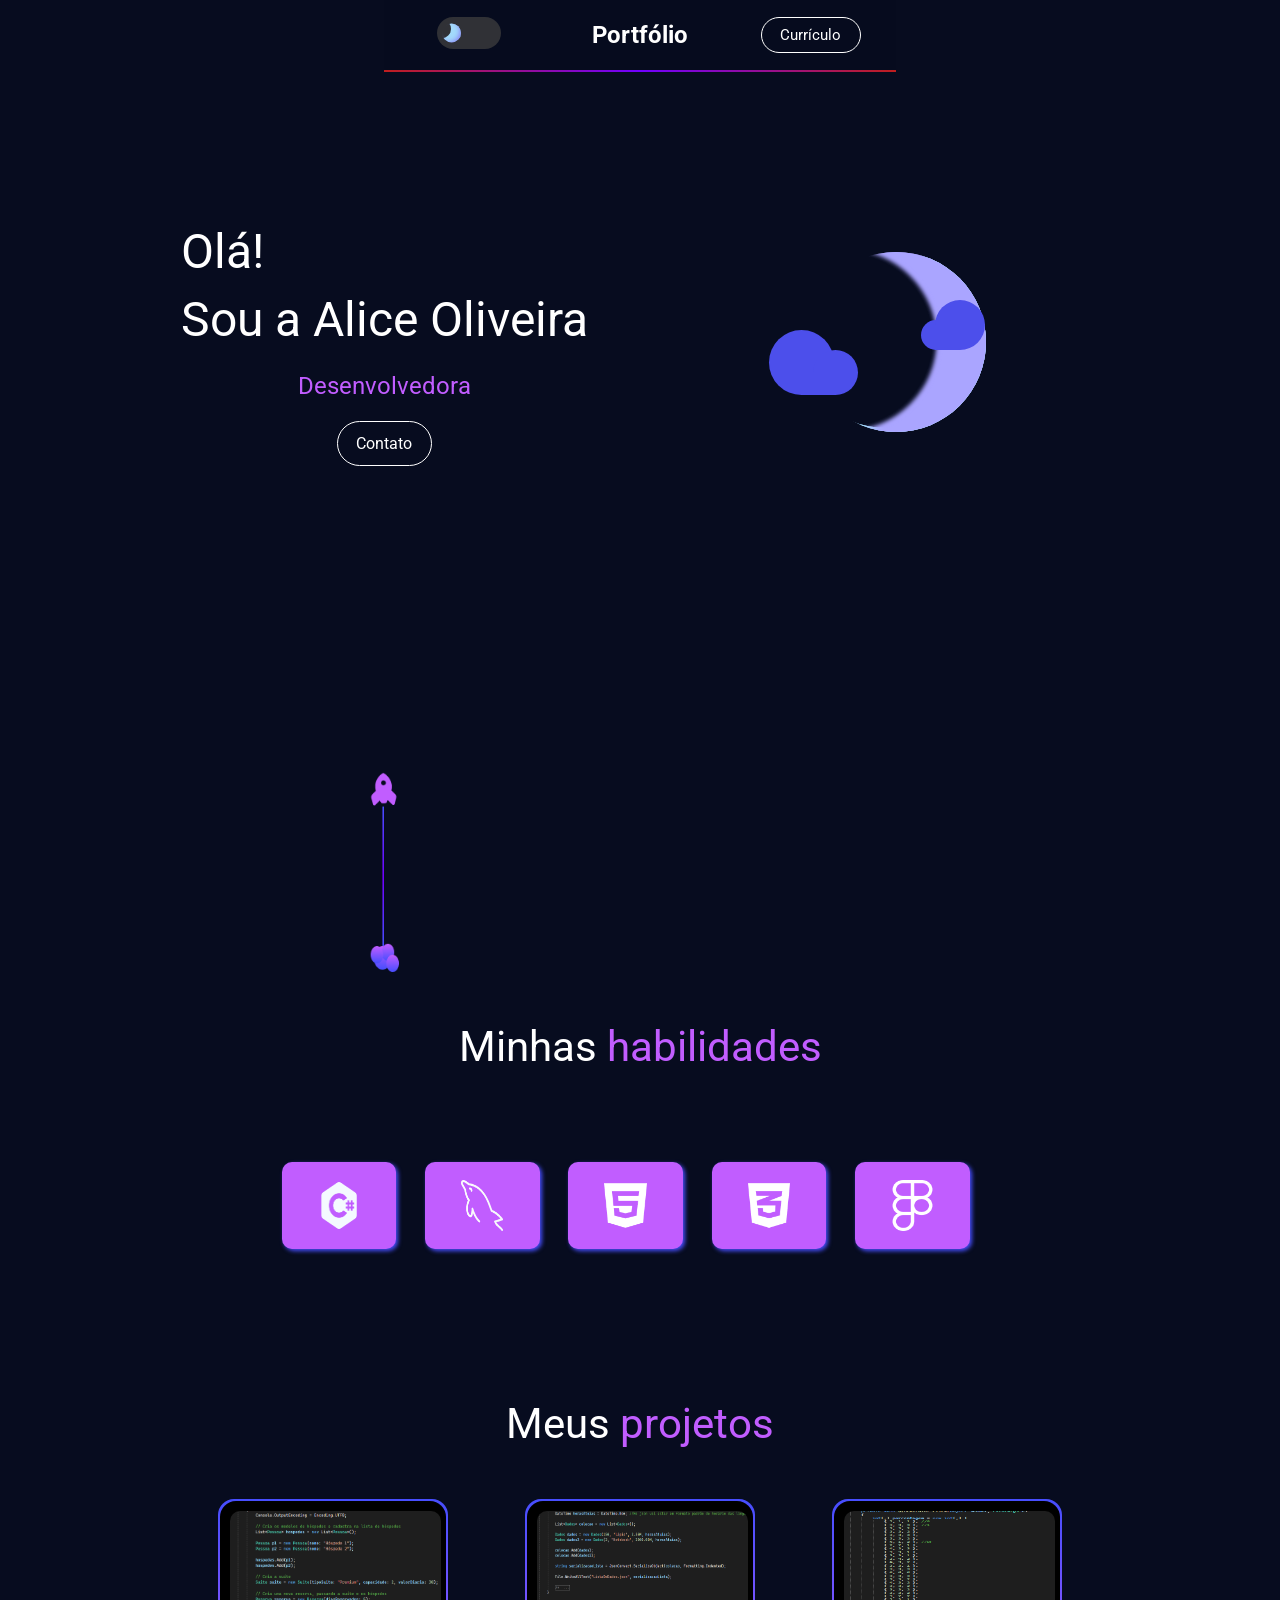
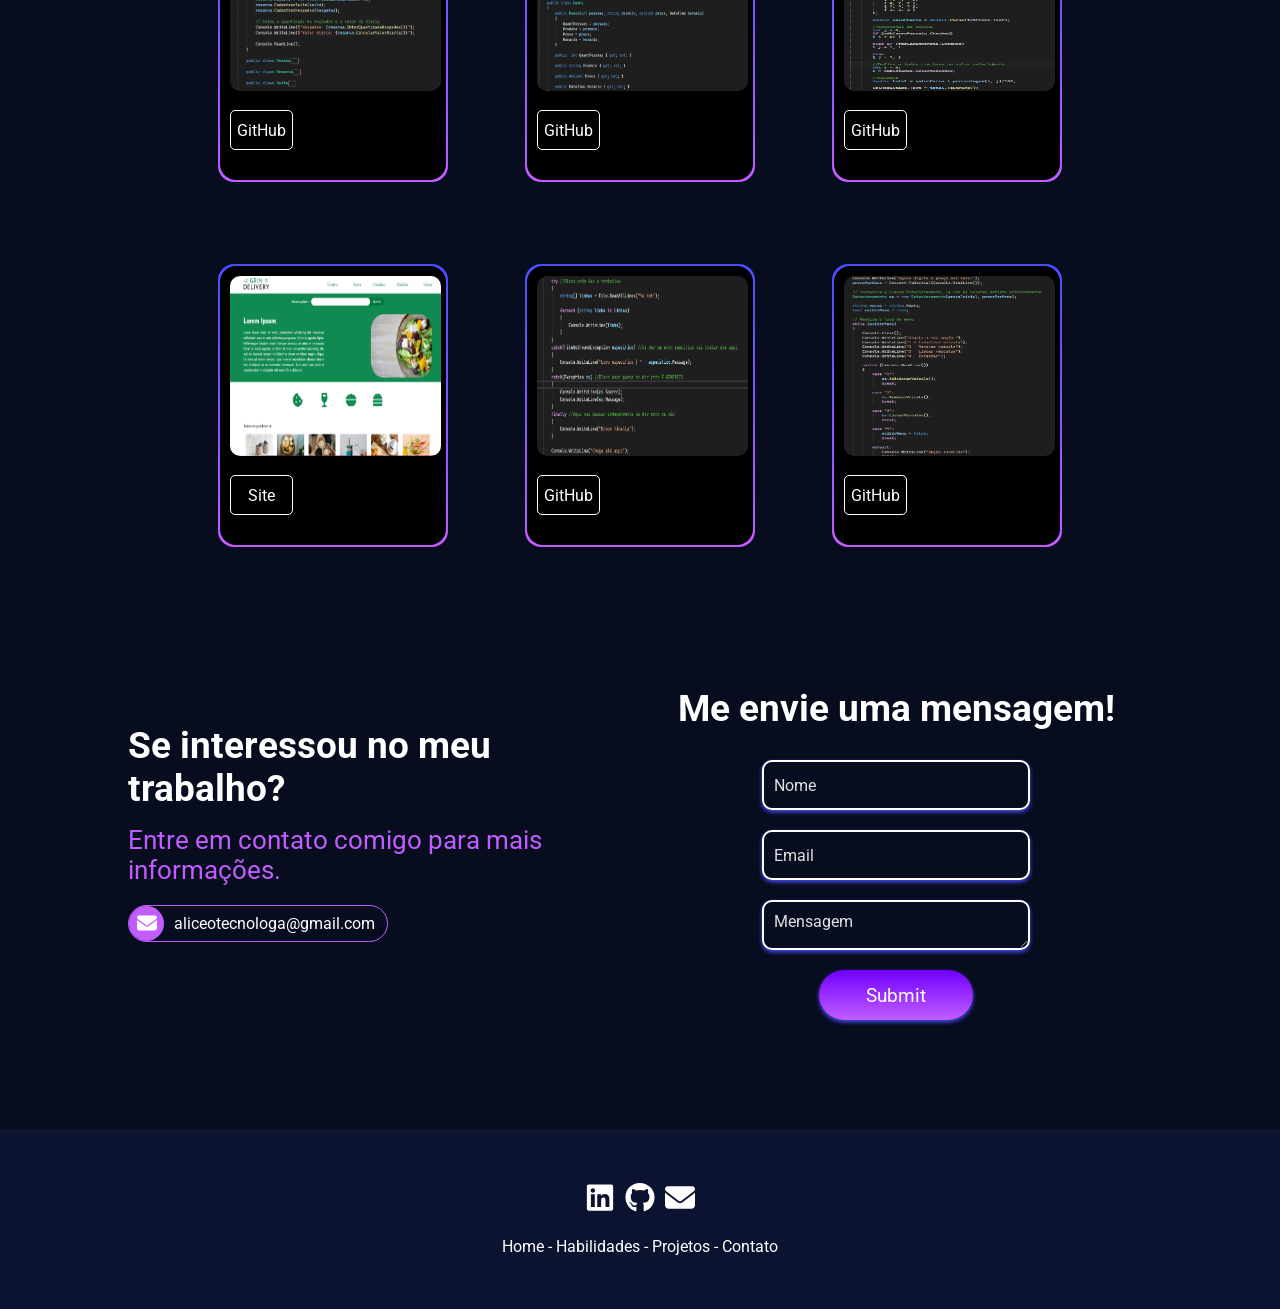
==== commit 3d49b58f: "Fim" ====
--- a/Portfólio/index.html
+++ b/Portfólio/index.html
@@ -33,7 +33,8 @@
                 </ul>
             </li>
             <li>
-                <a href="img/Currículo - Alice Oliveira da Silva.pdf" id="CV" download="Alice Oliveira">Currículo</a>
+                <a href="img/Currículo - Alice Oliveira da Silva.pdf" id="CV"
+                    download="Currículo - Alice Oliveira">Currículo</a>
             </li>
         </ul>
 
@@ -48,8 +49,10 @@
                         Olá! <br>
                         Sou a Alice Oliveira
                     </p>
-                    <p id="parteEscrita02">Desenvolvedora back-end</p>
-                    <button>Contato</button>
+
+                    <p data-js="typing" id="parteEscrita02">Desenvolvedora back-end</p>
+
+                    <a href="#mensagem">Contato</a> 
                 </div>
 
                 <div class="container">
@@ -68,7 +71,6 @@
                 <div id="div-foguete">
                     <img id="foguete" src="/Portfólio/img/Group 2.png" alt="">
                 </div>
-
 
             </div>
         </section>
@@ -90,7 +92,7 @@
 
             <div id="topicos">
                 <div class="linguagens">
-                    <img src="/Portfólio/img/CS.png" alt="">
+                    <img src="/Portfólio/img/CS.png" width="90%" alt="">
                 </div>
                 <div class="linguagens">
                     <img src="/Portfólio/img/mysql.png" alt="">
@@ -102,7 +104,7 @@
                     <img src="/Portfólio/img/css.png" alt="">
                 </div>
                 <div class="linguagens">
-                    <img src="/Portfólio/img/figma.png" alt="">
+                    <img src="/Portfólio/img/figma.png" height="85%" alt="">
                 </div>
             </div>
 
@@ -118,137 +120,108 @@
                     <div class="caixa-projeto">
                         <div class="conteudo">
                             <div class="card">
-                                <svg viewBox="0 0 24 24" xmlns="http://www.w3.org/2000/svg">
-                                    <path
-                                        d="M20 5H4V19L13.2923 9.70649C13.6828 9.31595 14.3159 9.31591 14.7065 9.70641L20 15.0104V5ZM2 3.9934C2 3.44476 2.45531 3 2.9918 3H21.0082C21.556 3 22 3.44495 22 3.9934V20.0066C22 20.5552 21.5447 21 21.0082 21H2.9918C2.44405 21 2 20.5551 2 20.0066V3.9934ZM8 11C6.89543 11 6 10.1046 6 9C6 7.89543 6.89543 7 8 7C9.10457 7 10 7.89543 10 9C10 10.1046 9.10457 11 8 11Z">
-                                    </path>
-                                </svg>
-                                <div class="card__content">
-                                    <p class="card__title">Card Title
-                                    </p>
-                                    <p class="card__description">Lorem ipsum dolor sit amet, consectetur adipiscing
-                                        elit, sed do eiusmod tempor incididunt ut labore et dolore magna aliqua. Ut enim
-                                        ad minim veniam, quis nostrud exercitation ullamco.</p>
-                                </div>
-                            </div>
-
-                        </div>
-                        <a href="https://github.com/AliceHWD">GitHub</a>
-                    </div>
-                </div>
-
-                <div class="caixa-projeto-after">
-                    <div class="caixa-projeto">
-                        <div class="conteudo">
-                            <div class="card">
-                                <svg viewBox="0 0 24 24" xmlns="http://www.w3.org/2000/svg">
-                                    <path
-                                        d="M20 5H4V19L13.2923 9.70649C13.6828 9.31595 14.3159 9.31591 14.7065 9.70641L20 15.0104V5ZM2 3.9934C2 3.44476 2.45531 3 2.9918 3H21.0082C21.556 3 22 3.44495 22 3.9934V20.0066C22 20.5552 21.5447 21 21.0082 21H2.9918C2.44405 21 2 20.5551 2 20.0066V3.9934ZM8 11C6.89543 11 6 10.1046 6 9C6 7.89543 6.89543 7 8 7C9.10457 7 10 7.89543 10 9C10 10.1046 9.10457 11 8 11Z">
-                                    </path>
-                                </svg>
-                                <div class="card__content">
-                                    <p class="card__title">Card Title
-                                    </p>
-                                    <p class="card__description">Lorem ipsum dolor sit amet, consectetur adipiscing
-                                        elit, sed do eiusmod tempor incididunt ut labore et dolore magna aliqua. Ut enim
-                                        ad minim veniam, quis nostrud exercitation ullamco.</p>
-                                </div>
-                            </div>
-
-                        </div>
-                        <a href="https://github.com/AliceHWD">GitHub</a>
-                    </div>
-                </div>
-
-                <div class="caixa-projeto-after">
-                    <div class="caixa-projeto">
-                        <div class="conteudo">
-                            <div class="card">
-                                <svg viewBox="0 0 24 24" xmlns="http://www.w3.org/2000/svg">
-                                    <path
-                                        d="M20 5H4V19L13.2923 9.70649C13.6828 9.31595 14.3159 9.31591 14.7065 9.70641L20 15.0104V5ZM2 3.9934C2 3.44476 2.45531 3 2.9918 3H21.0082C21.556 3 22 3.44495 22 3.9934V20.0066C22 20.5552 21.5447 21 21.0082 21H2.9918C2.44405 21 2 20.5551 2 20.0066V3.9934ZM8 11C6.89543 11 6 10.1046 6 9C6 7.89543 6.89543 7 8 7C9.10457 7 10 7.89543 10 9C10 10.1046 9.10457 11 8 11Z">
-                                    </path>
-                                </svg>
-                                <div class="card__content">
-                                    <p class="card__title">Card Title
-                                    </p>
-                                    <p class="card__description">Lorem ipsum dolor sit amet, consectetur adipiscing
-                                        elit, sed do eiusmod tempor incididunt ut labore et dolore magna aliqua. Ut enim
-                                        ad minim veniam, quis nostrud exercitation ullamco.</p>
-                                </div>
-                            </div>
-
-                        </div>
-                        <a href="https://github.com/AliceHWD">GitHub</a>
-                    </div>
-                </div>
-
-                <div class="caixa-projeto-after">
-                    <div class="caixa-projeto">
-                        <div class="conteudo">
-                            <div class="card">
-                                <svg viewBox="0 0 24 24" xmlns="http://www.w3.org/2000/svg">
-                                    <path
-                                        d="M20 5H4V19L13.2923 9.70649C13.6828 9.31595 14.3159 9.31591 14.7065 9.70641L20 15.0104V5ZM2 3.9934C2 3.44476 2.45531 3 2.9918 3H21.0082C21.556 3 22 3.44495 22 3.9934V20.0066C22 20.5552 21.5447 21 21.0082 21H2.9918C2.44405 21 2 20.5551 2 20.0066V3.9934ZM8 11C6.89543 11 6 10.1046 6 9C6 7.89543 6.89543 7 8 7C9.10457 7 10 7.89543 10 9C10 10.1046 9.10457 11 8 11Z">
-                                    </path>
-                                </svg>
-                                <div class="card__content">
-                                    <p class="card__title">Card Title
-                                    </p>
-                                    <p class="card__description">Lorem ipsum dolor sit amet, consectetur adipiscing
-                                        elit, sed do eiusmod tempor incididunt ut labore et dolore magna aliqua. Ut enim
-                                        ad minim veniam, quis nostrud exercitation ullamco.</p>
-                                </div>
-                            </div>
-
-                        </div>
-                        <a href="https://github.com/AliceHWD">GitHub</a>
-                    </div>
-                </div>
-
-                <div class="caixa-projeto-after">
-                    <div class="caixa-projeto">
-                        <div class="conteudo">
-                            <div class="card">
-                                <svg viewBox="0 0 24 24" xmlns="http://www.w3.org/2000/svg">
-                                    <path
-                                        d="M20 5H4V19L13.2923 9.70649C13.6828 9.31595 14.3159 9.31591 14.7065 9.70641L20 15.0104V5ZM2 3.9934C2 3.44476 2.45531 3 2.9918 3H21.0082C21.556 3 22 3.44495 22 3.9934V20.0066C22 20.5552 21.5447 21 21.0082 21H2.9918C2.44405 21 2 20.5551 2 20.0066V3.9934ZM8 11C6.89543 11 6 10.1046 6 9C6 7.89543 6.89543 7 8 7C9.10457 7 10 7.89543 10 9C10 10.1046 9.10457 11 8 11Z">
-                                    </path>
-                                </svg>
-                                <div class="card__content">
-                                    <p class="card__title">Card Title
-                                    </p>
-                                    <p class="card__description">Lorem ipsum dolor sit amet, consectetur adipiscing
-                                        elit, sed do eiusmod tempor incididunt ut labore et dolore magna aliqua. Ut enim
-                                        ad minim veniam, quis nostrud exercitation ullamco.</p>
-                                </div>
-                            </div>
-
-                        </div>
-                        <a href="https://github.com/AliceHWD">GitHub</a>
-                    </div>
-                </div>
-
-                <div class="caixa-projeto-after">
-                    <div class="caixa-projeto">
-                        <div class="conteudo">
-                            <div class="card">
-                                <svg viewBox="0 0 24 24" xmlns="http://www.w3.org/2000/svg">
-                                    <path
-                                        d="M20 5H4V19L13.2923 9.70649C13.6828 9.31595 14.3159 9.31591 14.7065 9.70641L20 15.0104V5ZM2 3.9934C2 3.44476 2.45531 3 2.9918 3H21.0082C21.556 3 22 3.44495 22 3.9934V20.0066C22 20.5552 21.5447 21 21.0082 21H2.9918C2.44405 21 2 20.5551 2 20.0066V3.9934ZM8 11C6.89543 11 6 10.1046 6 9C6 7.89543 6.89543 7 8 7C9.10457 7 10 7.89543 10 9C10 10.1046 9.10457 11 8 11Z">
-                                    </path>
-                                </svg>
-                                <div class="card__content">
-                                    <p class="card__title">Card Title
-                                    </p>
-                                    <p class="card__description">Lorem ipsum dolor sit amet, consectetur adipiscing
-                                        elit, sed do eiusmod tempor incididunt ut labore et dolore magna aliqua. Ut enim
-                                        ad minim veniam, quis nostrud exercitation ullamco.</p>
-                                </div>
-                            </div>
-
-                        </div>
-                        <a href="https://github.com/AliceHWD">GitHub</a>
+                                <img src="img/Hospedagem.png" height="100%" width="100%" alt="">
+                                <div class="card__content">
+                                    <p class="card__title">Hospedagem
+                                    </p>
+                                    <p class="card__description">Programa feito para criar suites e reservas de um hotel
+                                        utilizando classes, métodos, etc.</p>
+                                </div>
+                            </div>
+
+                        </div>
+                        <a href="https://github.com/AliceHWD/Desafio-Hospedagem">GitHub</a>
+                    </div>
+                </div>
+
+                <div class="caixa-projeto-after">
+                    <div class="caixa-projeto">
+                        <div class="conteudo">
+                            <div class="card">
+                                <img src="img/JSON.png" height="100%" width="100%" alt="">
+                                <div class="card__content">
+                                    <p class="card__title">JSON
+                                    </p>
+                                    <p class="card__description">Programa que converte dados para arquivo JSON.</p>
+                                </div>
+                            </div>
+
+                        </div>
+                        <a href="https://github.com/AliceHWD/JSON">GitHub</a>
+                    </div>
+                </div>
+
+                <div class="caixa-projeto-after">
+                    <div class="caixa-projeto">
+                        <div class="conteudo">
+                            <div class="card">
+                                <img src="img/IPVA.png" height="100%" width="100%" alt="">
+                                <div class="card__content">
+                                    <p class="card__title">Calculadora IPVA
+                                    </p>
+                                    <p class="card__description">Site que calcula o valo do IPVA com base no tipo,
+                                        estado e preço do veículo. Foi utilizado de matriz para obtenção das taxas por
+                                        estado além de indexação e condicional.</p>
+                                </div>
+                            </div>
+
+                        </div>
+                        <a href="https://github.com/AliceHWD/IPVA">GitHub</a>
+                    </div>
+                </div>
+
+                <div class="caixa-projeto-after">
+                    <div class="caixa-projeto">
+                        <div class="conteudo">
+                            <div class="card">
+                                <img src="img/Site_Delivery.png" height="100%" width="100%" alt="">
+                                <div class="card__content">
+                                    <p class="card__title">Grin delivery
+                                    </p>
+                                    <p class="card__description">Site de delivery feito em HTML e CSS com telas de:
+                                        contato, sobre, cadastro, pedidos e home.</p>
+                                </div>
+                            </div>
+
+                        </div>
+                        <a
+                            href="https://grindelivery.netlify.app/site%20delivery%20-%20front/produtos/produtos">Site</a>
+                    </div>
+                </div>
+
+                <div class="caixa-projeto-after">
+                    <div class="caixa-projeto">
+                        <div class="conteudo">
+                            <div class="card">
+                                <img src="img/Exceções.png" height="100%" width="100%" alt="">
+                                <div class="card__content">
+                                    <p class="card__title">Exceções
+                                    </p>
+                                    <p class="card__description">Site que analisa e retorna tanto exceções genéricas
+                                        quanto específicas.</p>
+                                </div>
+                            </div>
+
+                        </div>
+                        <a href="https://github.com/AliceHWD/Excecoes">GitHub</a>
+                    </div>
+                </div>
+
+                <div class="caixa-projeto-after">
+                    <div class="caixa-projeto">
+                        <div class="conteudo">
+                            <div class="card">
+                                <img src="img/Fundamentos.png" height="100%" width="100%" alt="">
+                                <div class="card__content">
+                                    <p class="card__title">Fundamentos
+                                    </p>
+                                    <p class="card__description">Programa que cria um estacionamento e adiciona, remove
+                                        e lista os veículos.</p>
+                                </div>
+                            </div>
+
+                        </div>
+                        <a href="https://github.com/AliceHWD/Desafio">GitHub</a>
                     </div>
                 </div>
         </section>
@@ -269,6 +242,14 @@
                     </a>
 
                     <div>aliceotecnologa@gmail.com</div>
+                </div>
+
+                <!-- Sobre -->
+                <div id="tudoSobre">
+                    <button id="sobreMim" onclick="mais()">Sobre</button>
+                    <p id="textoSobre">Desde 2019 me interesso por programação e, desde que entrei no Cotemig em 2022,
+                        desenvolvi diversas habilidades que me estimulam a continuar.
+                    </p>
                 </div>
             </div>
 
@@ -320,7 +301,7 @@
                 <a href="#inicio">Home</a> -
                 <a href="#habilidades">Habilidades</a> -
                 <a href="#projetos">Projetos</a> -
-                <a href="#mensagem">Contato</a> 
+                <a href="#mensagem">Contato</a>
             </p>
 
         </div>
--- a/Portfólio/style.css
+++ b/Portfólio/style.css
@@ -9,7 +9,7 @@
   text-decoration: none;
 }
 
-html{
+html {
   scroll-behavior: smooth;
 }
 
@@ -263,7 +263,7 @@
     color: #C15DFF;
   }
 
-  & button {
+  & a {
     font-size: 1em;
     color: white;
     height: 5vh;
@@ -273,6 +273,9 @@
     border-radius: 100px;
     cursor: pointer;
     transition: 0.2s;
+    display: flex;
+    align-items: center;
+    justify-content: center;
 
     .light-mode & {
       color: #000;
@@ -433,7 +436,7 @@
   display: grid;
   justify-items: center;
   row-gap: 15px;
-  grid-template-rows: 50px 60px 20vh;
+  grid-template-rows: 50px 60px auto;
 
   & #topicos {
     width: 70%;
@@ -451,6 +454,7 @@
       width: 80%;
       transition: 0.3s;
       box-shadow: 2px 2px 4px #474EFE;
+      padding: 15px;
 
       &:hover {
         box-shadow: none;
@@ -460,6 +464,7 @@
         display: grid;
         align-self: center;
         width: 50%;
+        height: 90%;
       }
     }
   }
@@ -590,7 +595,8 @@
         .light-mode & {
           background-color: #E0E5FF;
         }
-/* 
+
+        /* 
         & .conteudo {
           background-color: #ffffff28;
           border-radius: 10px;
@@ -635,12 +641,12 @@
   }
 }
 
-/* From Uiverse.io by gharsh11032000 */ 
+/* From Uiverse.io by gharsh11032000 */
 .card {
   position: relative;
   width: 16.5vw;
   height: 20vh;
-  background: linear-gradient(-45deg, #f89b29 0%, #ff0f7b 100% );
+  background: linear-gradient(-45deg, #f89b29 0%, #ff0f7b 100%);
   border-radius: 10px;
   display: flex;
   align-items: center;
@@ -705,11 +711,8 @@
   grid-template-columns: 1fr 1fr;
   grid-template-rows: 50vh;
   margin-top: 100px;
-
-  display: grid;
   align-items: center;
   justify-items: center;
-
 }
 
 #blocoUm {
@@ -761,6 +764,55 @@
     & a:nth-child(2) {
       color: #fff;
     }
+  }
+}
+
+#tudoSobre{
+  width: 90%;
+}
+
+.aparecer {
+  display: none;
+}
+
+#textoSobre {
+  opacity: 1;
+  width: 60%;
+  border: 1px solid #ffffff49;
+  border-radius: 5px;
+  padding: 5px;
+
+  .aparecer & {
+    display: none;
+  }
+}
+
+#sobreMim {
+  margin-top: 20px;
+  background-color: transparent;
+  color: white;
+  font-size: 20px;
+  border: none;
+
+  .light-mode &{
+    color: #000;
+  }
+
+  &:hover{
+    text-decoration: underline;
+  }
+}
+
+@media(max-width: 1500px) {
+  #sobreMim {
+    display: none;
+    opacity: 0;
+    height: 0;
+    width: 0;
+  }
+
+  #textoSobre {
+    display: none;
   }
 }
 
@@ -957,6 +1009,7 @@
 
   #habilidades {
     row-gap: 0;
+
     & #topicos {
       grid-template-columns: 1fr 1fr 1fr;
       row-gap: 20px;
@@ -977,15 +1030,16 @@
       grid-template-rows: repeat(6, 40vh);
     }
 
-    & .caixa-projeto{
+    & .caixa-projeto {
       width: 100%;
     }
 
   }
 
-  .card{
+  .card {
     width: 100%;
   }
+
   .container {
     opacity: 0;
     width: 0;
@@ -1021,7 +1075,7 @@
 
 }
 
-@media (min-width: 560px) and (max-width: 1019px){
+@media (min-width: 560px) and (max-width: 1019px) {
 
   #projetos {
     & #caixas {
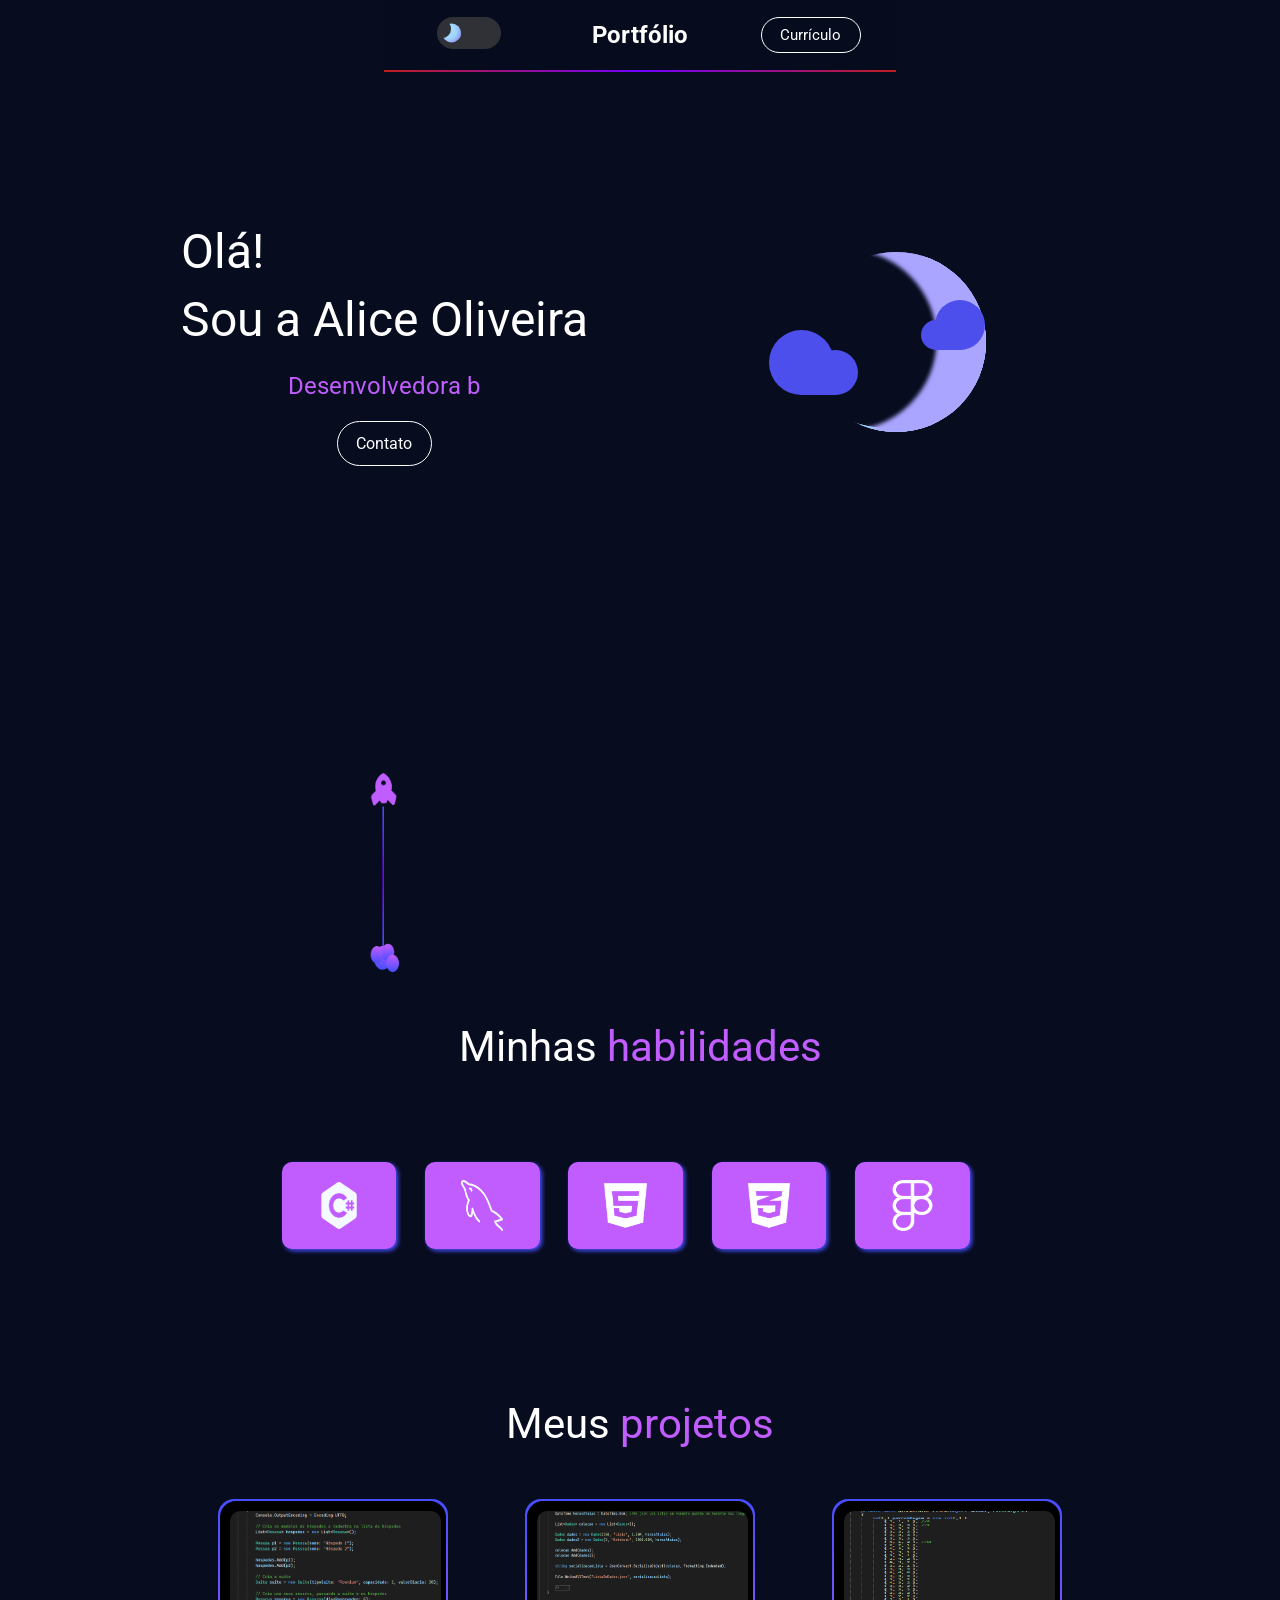
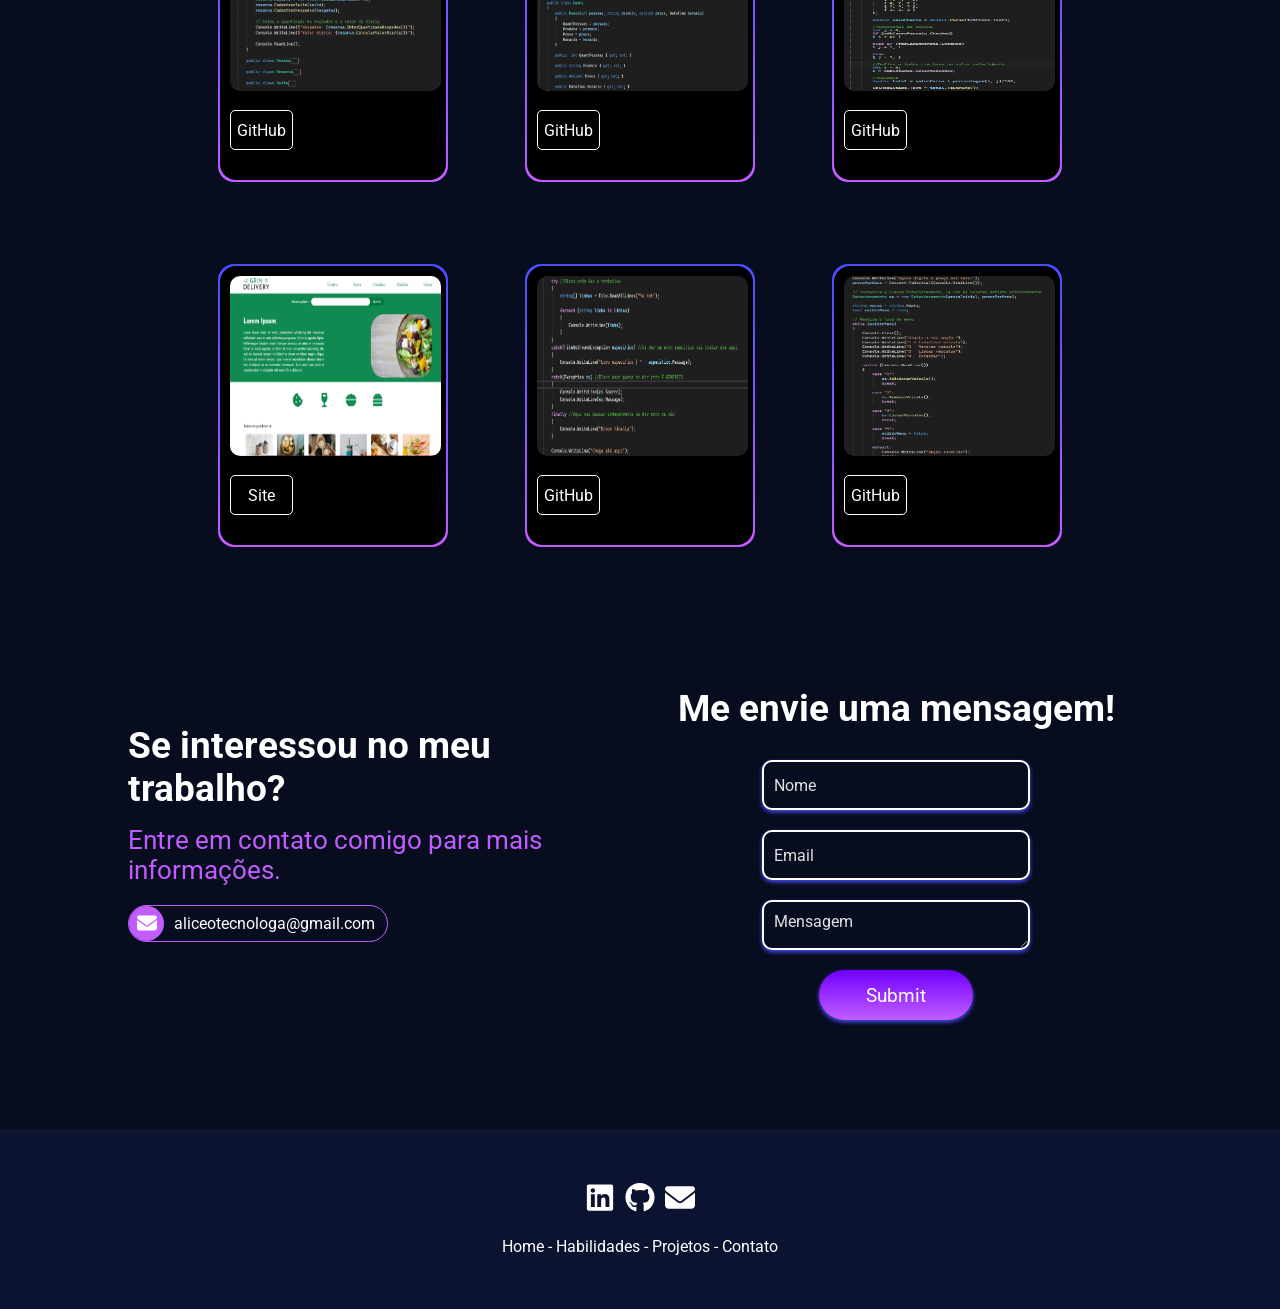
==== commit f9dee1ec: "Final" ====
--- a/Portfólio/index.html
+++ b/Portfólio/index.html
@@ -69,7 +69,7 @@
                 </div>
 
                 <div id="div-foguete">
-                    <img id="foguete" src="/Portfólio/img/Group 2.png" alt="">
+                    <img id="foguete" src="img/Group 2.png" alt="">
                 </div>
 
             </div>
@@ -92,19 +92,19 @@
 
             <div id="topicos">
                 <div class="linguagens">
-                    <img src="/Portfólio/img/CS.png" width="90%" alt="">
-                </div>
-                <div class="linguagens">
-                    <img src="/Portfólio/img/mysql.png" alt="">
-                </div>
-                <div class="linguagens">
-                    <img src="/Portfólio/img/html.png" alt="">
-                </div>
-                <div class="linguagens">
-                    <img src="/Portfólio/img/css.png" alt="">
-                </div>
-                <div class="linguagens">
-                    <img src="/Portfólio/img/figma.png" height="85%" alt="">
+                    <img src="img/CS.png" width="90%" alt="">
+                </div>
+                <div class="linguagens">
+                    <img src="img/mysql.png" alt="">
+                </div>
+                <div class="linguagens">
+                    <img src="img/html.png" alt="">
+                </div>
+                <div class="linguagens">
+                    <img src="img/css.png" alt="">
+                </div>
+                <div class="linguagens">
+                    <img src="img/figma.png" height="85%" alt="">
                 </div>
             </div>
 
